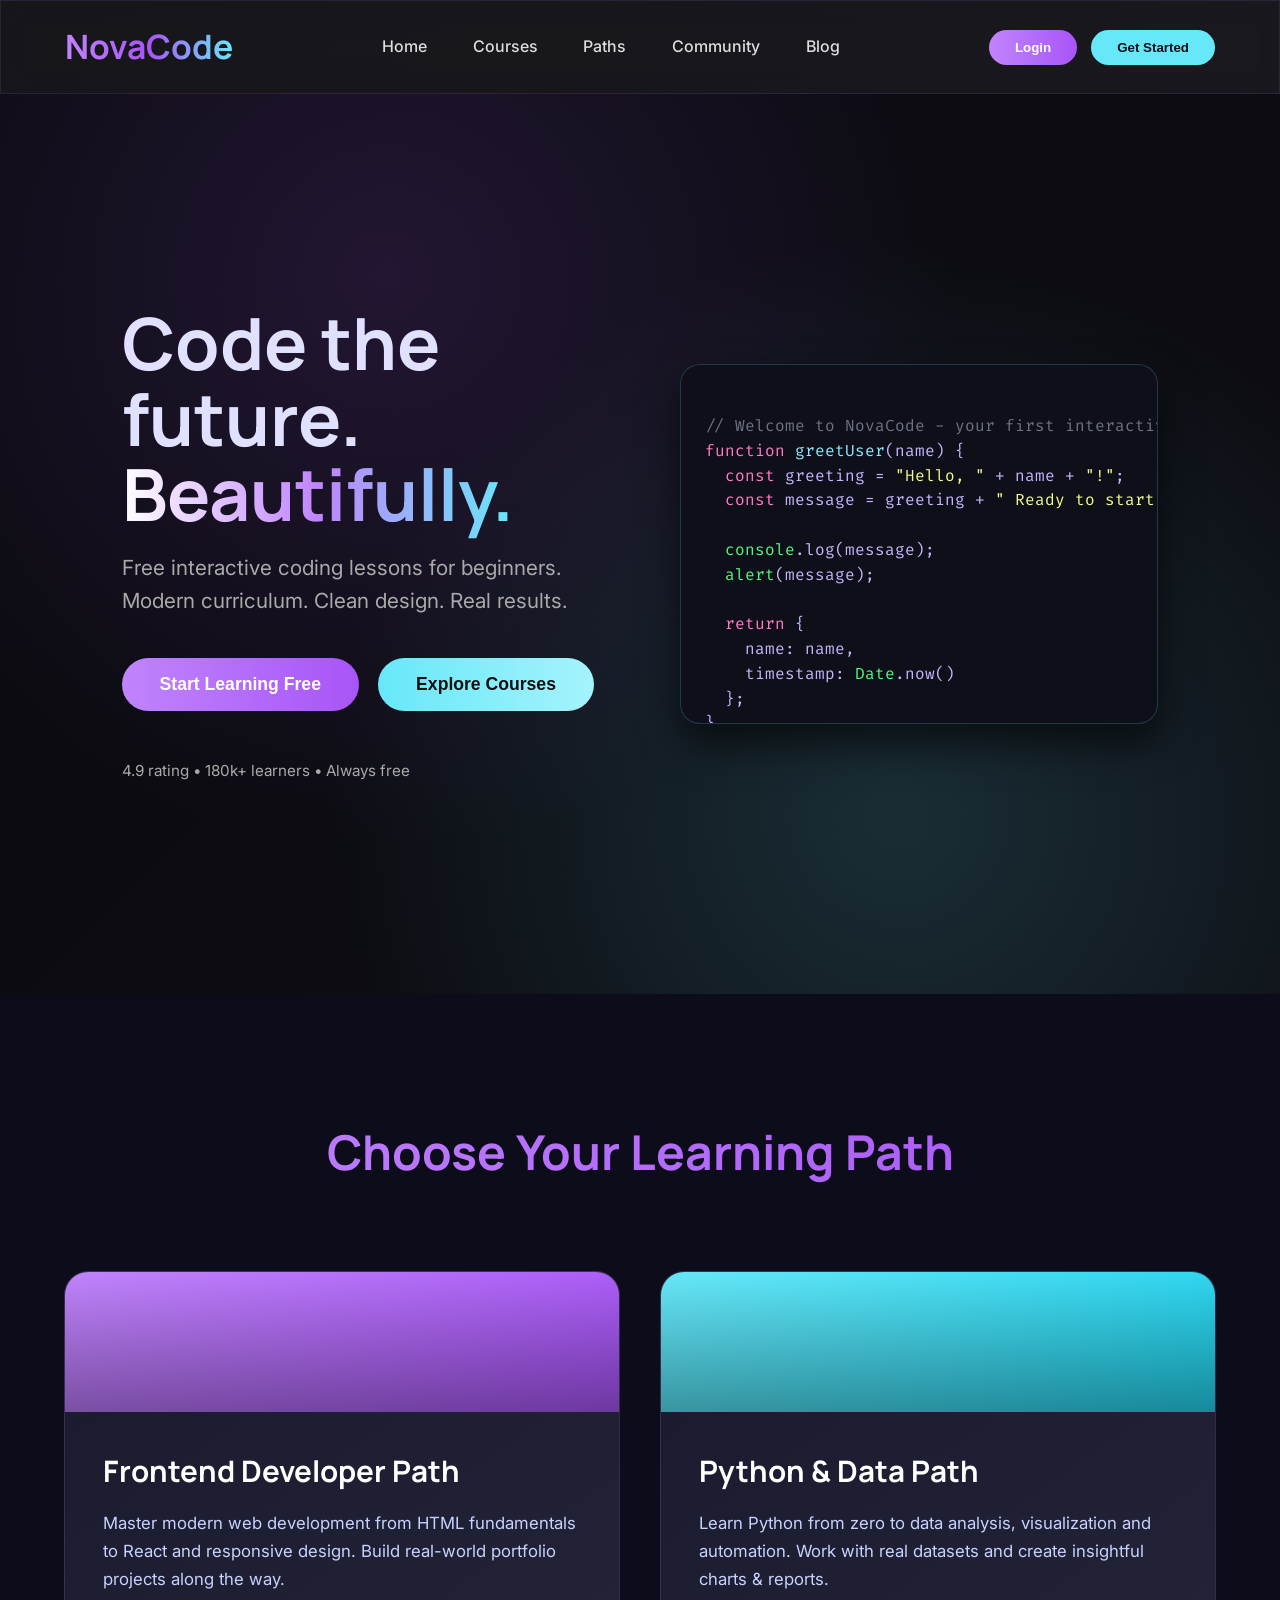
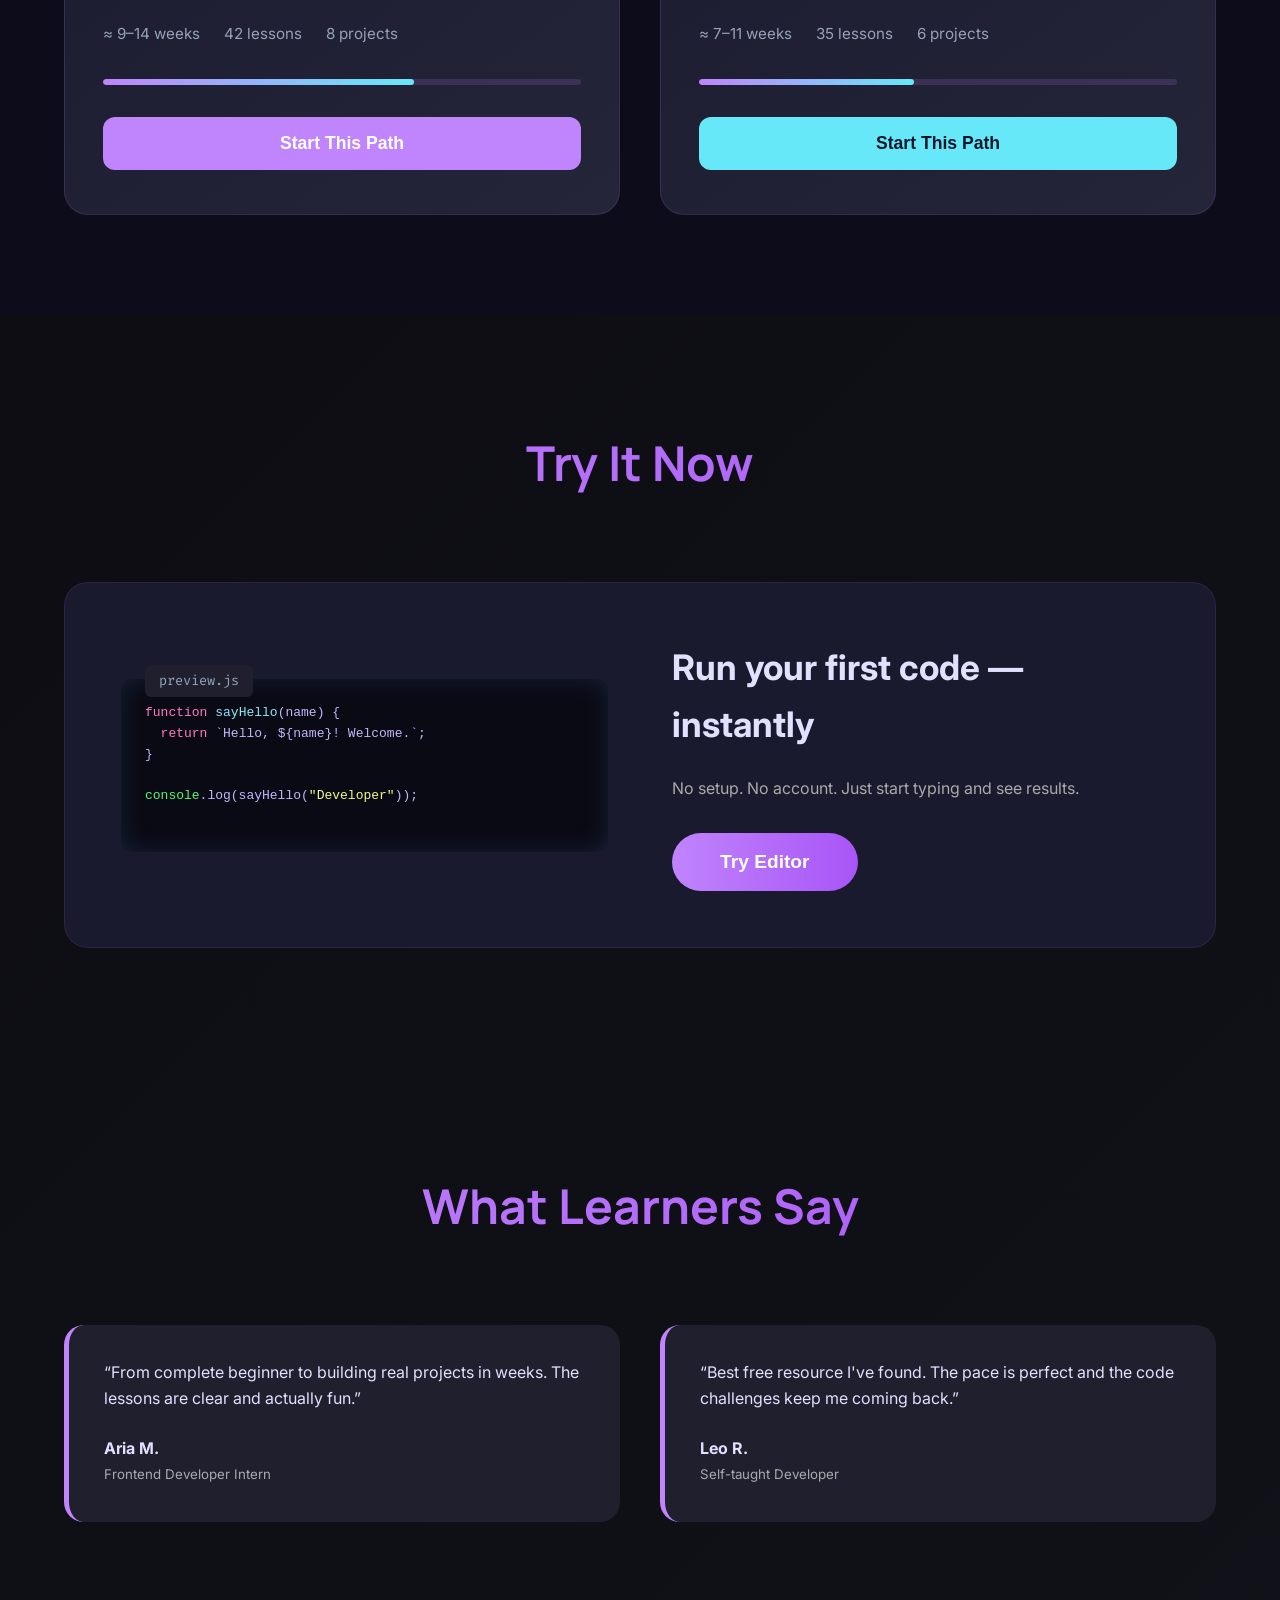
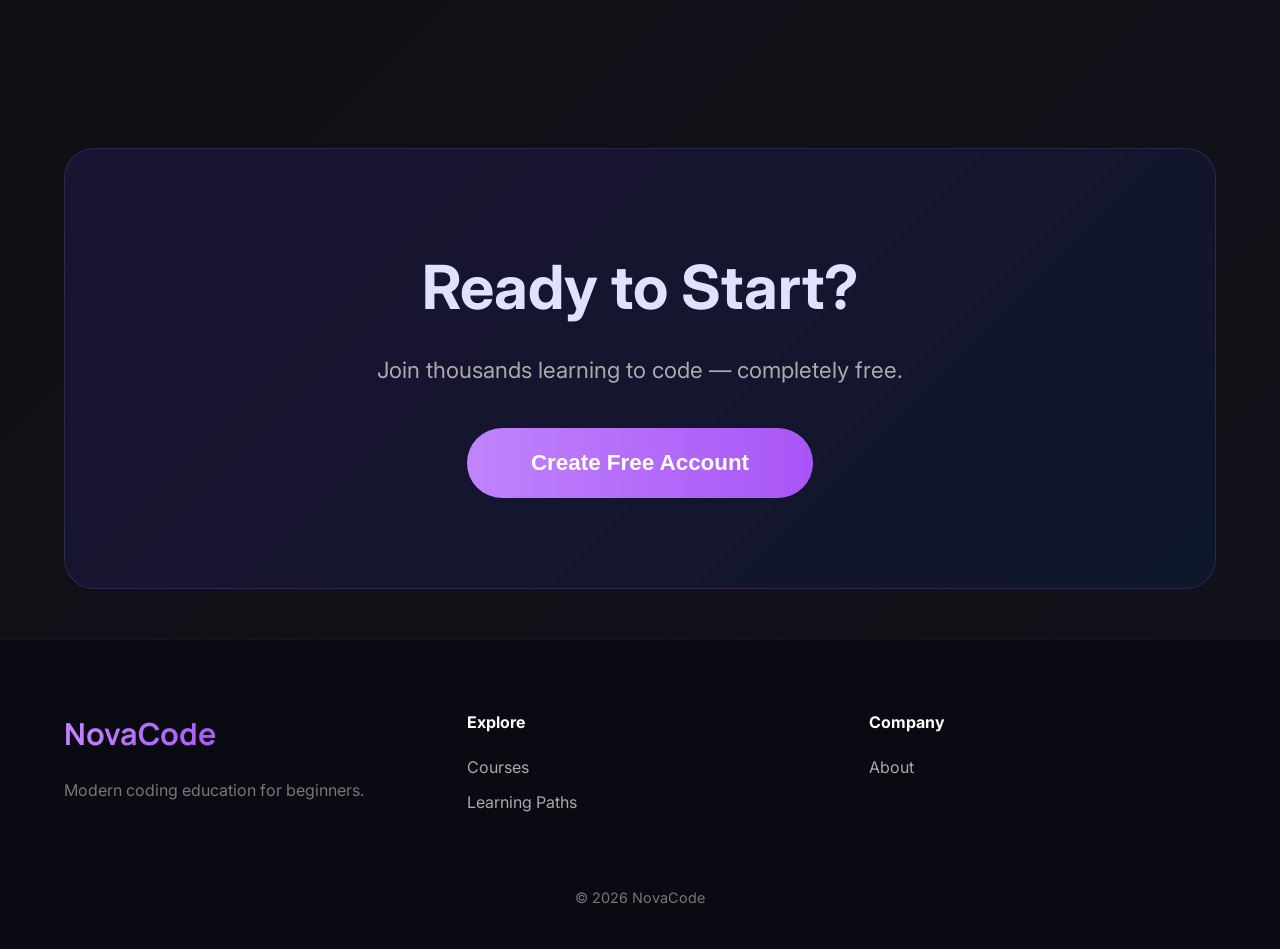
==== index.html @ f38f27b9 "projektifinal" ====
<!DOCTYPE html>
<html lang="en">
<head>
    <meta charset="UTF-8" />
    <meta name="viewport" content="width=device-width, initial-scale=1.0"/>
    <title>NovaCode • Learn to Code</title>
    

    <link rel="stylesheet" href="styles.css">
</head>
<body>

    <header class="glass">
        <div class="logo">NovaCode</div>
        <nav>
            <a href="#">Home</a>
            <a href="courses.html">Courses</a>
            <a href="paths.html">Paths</a>
            <a href="community.html">Community</a>
            <a href="blog.html">Blog</a>
        </nav>
        <div style="display: flex; gap: 14px;">
            <a href="login.html"><button class="cta-header">Login</button></a>
            <a href="signup.html"><button class="cta-header" style="background: var(--cyan); color: #0f0f17;">Get Started</button></a>
        </div>
    </header>

    <section class="hero">
        <div class="hero-content">
            <div class="hero-text">
                <h1>Code the future.<br><span class="gradient">Beautifully.</span></h1>
                <p>Free interactive coding lessons for beginners. Modern curriculum. Clean design. Real results.</p>
                <div class="hero-buttons">
                    <button class="btn-primary purple">Start Learning Free</button>
                    <button class="btn-primary cyan">Explore Courses</button>
                </div>
                <div style="margin-top:3rem;color:#aaa;font-size:0.95rem;">
                    4.9 rating • 180k+ learners • Always free
                </div>
            </div>

            <div class="hero-visual glass">
                <div class="code-snippet">
<span class="code-comment">// Welcome to NovaCode - your first interactive lesson</span>
<span class="code-keyword">function</span> <span class="code-function">greetUser</span>(name) {
  <span class="code-keyword">const</span> greeting = <span class="code-string">"Hello, "</span> + name + <span class="code-string">"!"</span>;
  <span class="code-keyword">const</span> message = greeting + <span class="code-string">" Ready to start coding?"</span>;

  <span class="code-builtin">console</span>.log(message);
  <span class="code-builtin">alert</span>(message);

  <span class="code-keyword">return</span> {
    name: name,
    timestamp: <span class="code-builtin">Date</span>.now()
  };
}


                </div>
            </div>
        </div>

    </section>



    <section class="paths-section">
        <h2 class="section-title">Choose Your Learning Path</h2>
        <div class="paths-container">

            <div class="path-feature-card">
                <div class="path-header"></div>
                <div class="path-content">
                    <h3 class="path-title">Frontend Developer Path</h3>
                    <p class="path-description">
                        Master modern web development from HTML fundamentals to React and responsive design. Build real-world portfolio projects along the way.
                    </p>
                    <div class="path-stats">
                        <div class="path-stat">≈ 9–14 weeks</div>
                        <div class="path-stat">42 lessons</div>
                        <div class="path-stat">8 projects</div>
                    </div>
                    <div class="path-progress-bar">
                        <div class="path-progress-fill" style="width: 65%;"></div>
                    </div>
                    <button class="path-cta">Start This Path</button>
                </div>
            </div>

            <div class="path-feature-card path-card-cyan">
                <div class="path-header"></div>
                <div class="path-content">
                    <h3 class="path-title">Python & Data Path</h3>
                    <p class="path-description">
                        Learn Python from zero to data analysis, visualization and automation. Work with real datasets and create insightful charts & reports.
                    </p>
                    <div class="path-stats">
                        <div class="path-stat">≈ 7–11 weeks</div>
                        <div class="path-stat">35 lessons</div>
                        <div class="path-stat">6 projects</div>
                    </div>
                    <div class="path-progress-bar">
                        <div class="path-progress-fill" style="width: 45%;"></div>
                    </div>
                    <button class="path-cta">Start This Path</button>
                </div>
            </div>

        </div>
    </section>

    <section>
        <h2 class="section-title">Try It Now</h2>
        <div class="try-now">
            <div>
                <div class="editor">
                    <pre style="color:#c4b5fd;">
<span class="code-keyword">function</span> <span class="code-function">sayHello</span>(name) {
  <span class="code-keyword">return</span> `Hello, ${name}! Welcome.`;
}

<span class="code-builtin">console</span>.log(sayHello(<span class="code-string">"Developer"</span>));
                    </pre>
                </div>
            </div>
            <div>
                <h3 style="font-size:2.2rem;margin-bottom:1.5rem;">Run your first code — instantly</h3>
                <p style="color:#aaa;margin-bottom:2rem;">No setup. No account. Just start typing and see results.</p>
                <button class="btn-primary purple" style="font-size:1.2rem;padding:18px 48px;">Try Editor</button>
            </div>
        </div>
    </section>

    <section>
        <h2 class="section-title">What Learners Say</h2>
        <div class="testimonials">
            <div class="testimonial-card">
                <p>“From complete beginner to building real projects in weeks. The lessons are clear and actually fun.”</p>
                <div style="margin-top:1.5rem;">
                    <strong>Aria M.</strong><br>
                    <small style="color:#aaa;">Frontend Developer Intern</small>
                </div>
            </div>
            <div class="testimonial-card">
                <p>“Best free resource I've found. The pace is perfect and the code challenges keep me coming back.”</p>
                <div style="margin-top:1.5rem;">
                    <strong>Leo R.</strong><br>
                    <small style="color:#aaa;">Self-taught Developer</small>
                </div>
            </div>
            
        </div>
        <br>
        
    </section>

    <div class="join-cta">
        <h2 style="font-size:3.8rem;margin-bottom:1rem;">Ready to Start?</h2>
        <p style="font-size:1.4rem;color:#aaa;margin-bottom:2.5rem;">Join thousands learning to code — completely free.</p>
        <button class="btn-primary purple" style="font-size:1.4rem;padding:22px 64px;">Create Free Account</button>
    </div>

    <footer>
        <div class="footer-grid">
            <div>
                <div class="logo" style="font-size:1.9rem;">NovaCode</div>
                <p style="margin-top:1.2rem;color:#777;">Modern coding education for beginners.</p>
            </div>
            <div>
                <h4 style="margin-bottom:1.2rem;color:white;">Explore</h4>
                <a href="#" style="display:block;color:#aaa;margin:10px 0;text-decoration:none;">Courses</a>
                <a href="#" style="display:block;color:#aaa;margin:10px 0;text-decoration:none;">Learning Paths</a>
            </div>
            <div>
                <h4 style="margin-bottom:1.2rem;color:white;">Company</h4>
                <a href="#" style="display:block;color:#aaa;margin:10px 0;text-decoration:none;">About</a>
            </div>
        </div>
        <div style="text-align:center;margin-top:60px;color:#777;font-size:0.9rem;">
            © 2026 NovaCode
        </div>
    </footer>

    <script>
        console.log("NovaCode homepage loaded.");
    </script>
</body>
</html>
---- styles.css ----
@import url('https://fonts.googleapis.com/css2?family=Inter:wght@400;500;600&family=Manrope:wght@500;600;700&family=Fira+Code:wght@400;500&display=swap');

:root {
    --pink-purple: #c084fc;
    --cyan: #67e8f9;
    --deep-purple: #a855f7;
}

* {
    margin: 0;
    padding: 0;
    box-sizing: border-box;
}

body {
    font-family: 'Inter', system-ui, sans-serif;
    background: linear-gradient(135deg, #0a0a0f 0%, #12121a 100%);
    color: #e0e0ff;
    line-height: 1.6;
    overflow-x: hidden;
}

.glass {
    background: rgba(255,255,255,0.05);
    backdrop-filter: blur(12px);
    border: 1px solid rgba(192,132,252,0.12);
}

header {
    position: sticky;
    top: 0;
    z-index: 100;
    padding: 1.2rem 5%;
    display: flex;
    align-items: center;
    justify-content: space-between;
    border-bottom: 1px solid rgba(192,132,252,0.1);
}

.logo {
    font-family: 'Manrope', sans-serif;
    font-size: 2.1rem;
    font-weight: 700;
    background: linear-gradient(90deg, var(--pink-purple), var(--deep-purple), var(--cyan));
    -webkit-background-clip: text;
    background-clip: text;
    color: transparent;
}

nav a {
    color: #ddd;
    text-decoration: none;
    margin: 0 1.3rem;
    font-weight: 500;
    transition: all 0.3s;
    position: relative;
}

nav a:hover {
    color: var(--pink-purple);
}

nav a::after {
    content: '';
    position: absolute;
    width: 0;
    height: 2px;
    bottom: -5px;
    left: 0;
    background: linear-gradient(to right, var(--pink-purple), var(--cyan));
    transition: width 0.4s ease;
}

nav a:hover::after {
    width: 100%;
}

.cta-header {
    padding: 10px 26px;
    background: linear-gradient(90deg, var(--pink-purple), var(--deep-purple));
    color: white;
    border: none;
    border-radius: 50px;
    font-weight: 600;
    cursor: pointer;
    transition: all 0.3s;
}

.cta-header:hover {
    transform: translateY(-3px);
    box-shadow: 0 8px 25px rgba(192, 132, 252, 0.35);
}

/* Hero */
.hero {
    height: 100vh;
    min-height: 720px;
    display: flex;
    align-items: center;
    position: relative;
    overflow: hidden;
    background: radial-gradient(circle at 30% 20%, rgba(168,85,247,0.15) 0%, transparent 50%),
                radial-gradient(circle at 70% 80%, rgba(103,232,249,0.15) 0%, transparent 50%);
}

.hero-content {
    max-width: 1200px;
    margin: 0 auto;
    padding: 0 5%;
    display: grid;
    grid-template-columns: 1fr 1fr;
    gap: 5rem;
    align-items: center;
}

.hero-text h1 {
    font-family: 'Manrope', sans-serif;
    font-size: 4.5rem;
    line-height: 1.05;
    font-weight: 700;
    margin-bottom: 1.2rem;
}

.hero-text span.gradient {
    background: linear-gradient(90deg, #fff, var(--pink-purple), var(--cyan));
    -webkit-background-clip: text;
    background-clip: text;
    color: transparent;
}

.hero-text p {
    font-size: 1.3rem;
    color: #aaa;
    margin-bottom: 2.5rem;
}

.hero-buttons {
    display: flex;
    gap: 1.2rem;
    flex-wrap: wrap;
}

.btn-primary {
    padding: 16px 38px;
    font-size: 1.1rem;
    font-weight: 600;
    border: none;
    border-radius: 50px;
    cursor: pointer;
    transition: all 0.4s;
}

.btn-primary.purple {
    background: linear-gradient(90deg, var(--pink-purple), var(--deep-purple));
    color: white;
}

.btn-primary.cyan {
    background: linear-gradient(90deg, var(--cyan), #a5f3fc);
    color: #111;
}

.btn-primary:hover {
    transform: translateY(-4px);
    box-shadow: 0 12px 30px rgba(192,132,252,0.3);
}

.hero-visual {
    position: relative;
    height: 360px;
    border-radius: 20px;
    background: #0f0f1a;
    border: 1px solid rgba(103,232,249,0.2);
    box-shadow: 0 20px 40px rgba(0,0,0,0.6);
    overflow: hidden;
    animation: float 7s ease-in-out infinite;
}

.code-snippet {
    padding: 1.5rem;
    font-family: 'Fira Code', monospace;
    font-size: 1rem;
    color: #c4b5fd;
    line-height: 1.55;
    white-space: pre;
}

.code-comment   { color: #6b7280; }
.code-keyword    { color: #ff79c6; }
.code-string     { color: #f1fa8c; }
.code-function   { color: #8be9fd; }
.code-number     { color: #bd93f9; }
.code-builtin    { color: #50fa7b; }

@keyframes float {
    0%, 100% { transform: translateY(0); }
    50% { transform: translateY(-25px); }
}

/* General section styling */
section {
    padding: 110px 5%;
    max-width: 1300px;
    margin: 0 auto;
}

.section-title {
    font-family: 'Manrope', sans-serif;
    font-size: 3rem;
    text-align: center;
    margin-bottom: 5rem;
    background: linear-gradient(90deg, var(--pink-purple), var(--deep-purple));
    -webkit-background-clip: text;
    background-clip: text;
    color: transparent;
}

/* Courses */
.courses-grid {
    display: grid;
    grid-template-columns: repeat(auto-fit, minmax(300px, 1fr));
    gap: 2.5rem;
}

.course-card {
    background: #1f1f2e;
    border-radius: 16px;
    overflow: hidden;
    transition: all 0.4s;
    border: 1px solid rgba(192,132,252,0.08);
}

.course-card:hover {
    transform: translateY(-16px);
    box-shadow: 0 20px 40px rgba(192,132,252,0.2);
    border-color: var(--pink-purple);
}

.card-img {
    height: 140px;
    background: linear-gradient(135deg, #1e1b2e, #2a1e3d);
    display: flex;
    align-items: center;
    justify-content: center;
    font-size: 3.5rem;
    color: var(--pink-purple);
}

.card-body {
    padding: 1.8rem;
}

.card-body h3 {
    color: white;
    margin-bottom: 0.8rem;
    font-size: 1.4rem;
}

.tags {
    display: flex;
    gap: 0.8rem;
    margin-top: 1.2rem;
}

.tag {
    font-size: 0.8rem;
    padding: 5px 14px;
    border-radius: 50px;
    background: rgba(192,132,252,0.15);
    color: var(--pink-purple);
}

/* Paths section */
.paths-section {
    background: #0c0c1a;
    padding: 120px 5% 100px;
}

.paths-container {
    max-width: 1200px;
    margin: 0 auto;
    display: grid;
    grid-template-columns: repeat(auto-fit, minmax(380px, 1fr));
    gap: 2.5rem;
}

.path-feature-card {
    position: relative;
    background: linear-gradient(145deg, #1a1a2e, #25253a);
    border-radius: 24px;
    overflow: hidden;
    border: 1px solid rgba(192,132,252,0.14);
    transition: all 0.45s cubic-bezier(0.34, 1.56, 0.64, 1);
}

.path-feature-card:hover {
    transform: translateY(-14px) scale(1.03);
    box-shadow: 0 30px 70px -15px rgba(168,85,247,0.35);
    border-color: var(--pink-purple);
}

.path-header {
    height: 140px;
    background: linear-gradient(135deg, var(--pink-purple), var(--deep-purple));
    display: flex;
    align-items: center;
    justify-content: center;
    font-size: 4.8rem;
    font-weight: bold;
    color: white;
    text-shadow: 0 4px 12px rgba(0,0,0,0.5);
    position: relative;
}

.path-header::after {
    content: '';
    position: absolute;
    inset: 0;
    background: linear-gradient(to bottom, transparent, rgba(0,0,0,0.35));
}

.path-content {
    padding: 2.2rem 2.4rem 2.8rem;
}

.path-title {
    font-family: 'Manrope', sans-serif;
    font-size: 1.85rem;
    font-weight: 700;
    margin-bottom: 1rem;
    color: white;
}

.path-description {
    color: #c7d2fe;
    font-size: 1.05rem;
    margin-bottom: 1.8rem;
    line-height: 1.65;
}

.path-stats {
    display: flex;
    gap: 1.5rem;
    margin-bottom: 2rem;
    font-size: 0.95rem;
    color: #94a3b8;
}

.path-stat {
    display: flex;
    align-items: center;
    gap: 0.5rem;
}

.path-progress-bar {
    height: 6px;
    background: rgba(192,132,252,0.15);
    border-radius: 999px;
    margin: 1.5rem 0 2rem;
    overflow: hidden;
}

.path-progress-fill {
    height: 100%;
    width: 65%;
    background: linear-gradient(to right, var(--pink-purple), var(--cyan));
    border-radius: 999px;
}

.path-cta {
    width: 100%;
    padding: 16px;
    background: var(--pink-purple);
    color: white;
    font-weight: 600;
    font-size: 1.1rem;
    border: none;
    border-radius: 12px;
    cursor: pointer;
    transition: all 0.3s;
}

.path-cta:hover {
    background: var(--deep-purple);
    transform: translateY(-2px);
}

/* Cyan variant */
.path-card-cyan .path-header {
    background: linear-gradient(135deg, var(--cyan), #22d3ee);
}

.path-card-cyan .path-cta {
    background: var(--cyan);
    color: #0f172a;
}

.path-card-cyan .path-cta:hover {
    background: #22d3ee;
}

/* Try now */
.try-now {
    display: grid;
    grid-template-columns: 1fr 1fr;
    gap: 4rem;
    background: #1a1a2e;
    border-radius: 24px;
    padding: 3.5rem;
    align-items: center;
    border: 1px solid rgba(192,132,252,0.1);
}

.editor {
    background: #0a0a14;
    border-radius: 12px;
    padding: 1.5rem;
    font-family: 'Fira Code', monospace;
    color: #a5b4fc;
    box-shadow: inset 0 0 25px rgba(96,165,250,0.15);
    position: relative;
}

.editor::before {
    content: "preview.js";
    position: absolute;
    top: -14px;
    left: 24px;
    background: #1f1f2e;
    padding: 5px 14px;
    font-size: 0.85rem;
    border-radius: 6px;
    color: #94a3b8;
}

/* Testimonials */
.testimonials {
    display: grid;
    grid-template-columns: repeat(auto-fit, minmax(340px, 1fr));
    gap: 2.5rem;
}

.testimonial-card {
    background: #1f1f2e;
    padding: 2.2rem;
    border-radius: 20px;
    border-left: 5px solid var(--pink-purple);
}

/* Join CTA */
.join-cta {
    background: linear-gradient(135deg, #1a1333, #0f172a);
    padding: 90px 5%;
    text-align: center;
    border-radius: 30px;
    margin: 90px 5% 50px;
    border: 1px solid rgba(192,132,252,0.15);
}

/* Footer */
footer {
    background: #0a0a12;
    padding: 70px 5% 40px;
    border-top: 1px solid rgba(192,132,252,0.08);
}

.footer-grid {
    display: grid;
    grid-template-columns: repeat(auto-fit, minmax(220px, 1fr));
    gap: 3.5rem;
}

.pulse {
    animation: pulse 2s infinite;
}

@keyframes pulse {
    0%, 100% { opacity: 1; }
    50% { opacity: 0.7; }
}
.filter-tags button.tag {
    background: rgba(192,132,252,0.12);
    color: var(--pink-purple);
    border: none;
    padding: 10px 20px;
    border-radius: 50px;
    font-weight: 500;
    cursor: pointer;
    transition: all 0.25s;
}

.filter-tags button.tag:hover {
    background: rgba(192,132,252,0.25);
}

.filter-tags button.tag.active {
    background: var(--pink-purple);
    color: white;
}
/* Course metadata row – clean, aligned, consistent */
.course-meta {
    display: flex;
    flex-wrap: wrap;
    gap: 1.1rem 1.4rem;
    margin: 0.9rem 0 1.3rem;
    font-size: 0.92rem;
    color: #94a3b8;
}

.course-meta .meta-item {
    display: inline-flex;
    align-items: center;
    gap: 0.35rem;
}

.course-meta .meta-item strong {
    color: #e0e0ff;
    font-weight: 600;
}

/* Optional: make longer items wrap nicely without breaking alignment too much */
@media (max-width: 900px) {
    .course-meta {
        gap: 0.9rem 1.1rem;
        font-size: 0.88rem;
    }
}

/* Make sure buttons stay at the bottom if needed */
.card-body {
    display: flex;
    flex-direction: column;
    height: 100%;
}

.card-body > *:last-child {
    margin-top: auto; /* pushes button to bottom if card heights vary slightly */
}
.timeline-path {
    max-width: 900px;
    margin: 0 auto 140px;
}

.timeline-path:last-child {
    margin-bottom: 0;
}
/* ================================================ */
/* Community Page Hero – new unique style          */
/* ================================================ */

.header-spacer {
    height: 90px;
}

.hero-community {
    min-height: 420px;
    background: radial-gradient(circle at 30% 40%, rgba(168,85,247,0.18) 0%, transparent 50%),
                radial-gradient(circle at 70% 60%, rgba(103,232,249,0.14) 0%, transparent 50%),
                #0f0f17;
    position: relative;
    overflow: hidden;
    display: flex;
    align-items: center;
}

.hero-community-container {
    max-width: 1300px;
    margin: 0 auto;
    padding: 0 5%;
    display: grid;
    grid-template-columns: 1fr 1fr;
    gap: 5rem;
    align-items: center;
}

.hero-community-content-left {
    padding-right: 2rem;
}

.hero-community-title {
    font-size: 4.8rem;
    line-height: 1;
    margin-bottom: 1.4rem;
    background: linear-gradient(90deg, var(--pink-purple), var(--cyan));
    -webkit-background-clip: text;
    background-clip: text;
    color: transparent;
    text-shadow: 0 0 30px rgba(192,132,252,0.4);
}

.hero-community-subtitle {
    font-size: 1.38rem;
    color: #d1d5db;
    margin-bottom: 2.2rem;
    max-width: 520px;
    line-height: 1.6;
}

.hero-community-cta-group {
    display: flex;
    gap: 1.6rem;
    flex-wrap: wrap;
}

.hero-community-visual-wrapper {
    position: relative;
    height: 380px;
}

.community-visual {
    height: 100%;
    border-radius: 24px;
    background: rgba(31,31,46,0.7);
    backdrop-filter: blur(10px);
    border: 1px solid rgba(192,132,252,0.2);
    position: relative;
    overflow: hidden;
    box-shadow: 0 20px 60px rgba(0,0,0,0.5);
    animation: float 8s ease-in-out infinite;
}

.chat-bubble {
    position: absolute;
    background: rgba(31,31,46,0.85);
    backdrop-filter: blur(10px);
    padding: 14px 22px;
    border-radius: 16px;
    font-size: 0.95rem;
    color: #e0e0ff;
    box-shadow: 0 8px 25px rgba(0,0,0,0.5);
    max-width: 260px;
}

.chat-bubble-1 { top: 15%; left: 10%; }
.chat-bubble-2 { top: 45%; right: 12%; }
.chat-bubble-3 { bottom: 20%; left: 35%; }

.avatar-float {
    position: absolute;
    width: 90px;
    height: 90px;
    border-radius: 50%;
    box-shadow: 0 10px 30px rgba(0,0,0,0.5);
    animation: float 9s infinite ease-in-out;
}

.avatar-float-1 { top: 10%; left: 20%; background: var(--pink-purple); }
.avatar-float-2 { top: 60%; right: 15%; background: var(--cyan); }

/* Stats section */
.stats-section {
    padding: 80px 5% 60px;
    background: #0c0c1a;
    text-align: center;
}

.stats-container {
    max-width: 1200px;
    margin: 0 auto;
}

.stats-grid {
    display: grid;
    grid-template-columns: repeat(auto-fit, minmax(240px, 1fr));
    gap: 2.5rem;
}

.stat-box {
    padding: 2.5rem;
    background: rgba(192,132,252,0.08);
    border-radius: 16px;
    border: 1px solid rgba(192,132,252,0.18);
}

.stat-box-cyan {
    background: rgba(103,232,249,0.08);
    border-color: rgba(103,232,249,0.18);
}

.stat-number {
    font-size: 3.6rem;
    font-weight: 700;
    margin-bottom: 0.6rem;
}

.stat-label {
    font-size: 1.15rem;
    color: #c7d2fe;
}

/* Discussions */
.discussions-section {
    padding: 80px 5% 120px;
}

.discussions-container {
    max-width: 1200px;
    margin: 0 auto;
}

.discussions-grid {
    display: grid;
    grid-template-columns: repeat(auto-fit, minmax(460px, 1fr));
    gap: 2.2rem;
}

.discussion-card {
    background: #1f1f2e;
    border-radius: 16px;
    padding: 2rem;
    border-left: 5px solid var(--pink-purple);
    transition: all 0.3s;
}

.discussion-card:hover {
    transform: translateY(-6px);
    box-shadow: 0 15px 35px rgba(168,85,247,0.2);
}

.discussion-author {
    display: flex;
    align-items: center;
    gap: 1rem;
    margin-bottom: 1.2rem;
}

.avatar-small {
    width: 48px;
    height: 48px;
    border-radius: 50%;
}

.discussion-title {
    font-size: 1.35rem;
    margin-bottom: 0.9rem;
}

.discussion-excerpt {
    color: #c7d2fe;
    margin-bottom: 1.4rem;
}

.discussion-stats {
    display: flex;
    gap: 1.5rem;
    font-size: 0.95rem;
    color: #94a3b8;
}

.discussions-cta {
    text-align: center;
    margin-top: 5rem;
}

/* Join CTA */
.join-cta-section {
    margin: 0 5% 100px;
}

.join-cta-container {
    background: linear-gradient(135deg, #1a1333, #0f172a);
    padding: 90px 5%;
    text-align: center;
    border-radius: 30px;
    border: 1px solid rgba(192,132,252,0.15);
}

.join-cta-title {
    font-size: 3.4rem;
    margin-bottom: 1.3rem;
}

.join-cta-subtitle {
    font-size: 1.35rem;
    opacity: 0.9;
    max-width: 720px;
    margin: 0 auto 2.8rem;
}

.join-cta-buttons {
    display: flex;
    justify-content: center;
    gap: 1.8rem;
    flex-wrap: wrap;
}
/* ================================================ */
/* Blog Page – unique hero & layout                */
/* ================================================ */

/* Header overrides if needed */
.cta-cyan {
    background: var(--cyan);
    color: #0f0f17;
}

/* Blog Hero */
.hero-blog {
    min-height: 380px;
    background: linear-gradient(135deg, #0f0f17 0%, #1a1333 100%);
    position: relative;
    overflow: hidden;
    display: flex;
    align-items: center;
}

.hero-blog-container {
    max-width: 1200px;
    margin: 0 auto;
    padding: 0 5%;
    text-align: center;
}

.hero-blog-title {
    font-size: 4.6rem;
    line-height: 1;
    margin-bottom: 1.2rem;
    background: linear-gradient(90deg, var(--pink-purple), var(--cyan));
    -webkit-background-clip: text;
    background-clip: text;
    color: transparent;
    text-shadow: 0 0 30px rgba(192,132,252,0.35);
}

.hero-blog-subtitle {
    font-size: 1.35rem;
    color: #c7d2fe;
    margin-bottom: 2.5rem;
    max-width: 720px;
    margin-left: auto;
    margin-right: auto;
}

.hero-blog-search {
    display: flex;
    max-width: 580px;
    margin: 0 auto;
    background: rgba(31,31,46,0.7);
    backdrop-filter: blur(10px);
    border-radius: 999px;
    overflow: hidden;
    border: 1px solid rgba(192,132,252,0.2);
}

.blog-search-input {
    flex: 1;
    padding: 16px 24px;
    background: transparent;
    border: none;
    color: white;
    font-size: 1.05rem;
    outline: none;
}

.blog-search-btn {
    padding: 0 32px;
    background: var(--pink-purple);
    color: white;
    border: none;
    font-weight: 600;
    cursor: pointer;
    transition: all 0.3s;
}

.blog-search-btn:hover {
    background: var(--deep-purple);
}

/* Featured Article */
.featured-article-section {
    padding: 80px 5% 60px;
}

.featured-article-container {
    max-width: 1200px;
    margin: 0 auto;
}

.featured-article-card {
    display: grid;
    grid-template-columns: 1fr 1fr;
    background: #1f1f2e;
    border-radius: 20px;
    overflow: hidden;
    border: 1px solid rgba(192,132,252,0.15);
    transition: all 0.4s;
}

.featured-article-card:hover {
    transform: translateY(-12px);
    box-shadow: 0 25px 60px rgba(168,85,247,0.25);
}

.featured-article-image {
    height: 100%;
    min-height: 380px;
    background-size: cover;
    background-position: center;
}

.featured-article-body {
    padding: 3rem 3rem 3rem 2.5rem;
    display: flex;
    flex-direction: column;
    justify-content: center;
}

.featured-article-category {
    display: inline-block;
    background: rgba(192,132,252,0.2);
    color: var(--pink-purple);
    padding: 6px 16px;
    border-radius: 999px;
    font-size: 0.9rem;
    margin-bottom: 1.2rem;
}

.featured-article-title {
    font-size: 2.4rem;
    margin-bottom: 1.2rem;
}

.featured-article-excerpt {
    font-size: 1.15rem;
    color: #c7d2fe;
    margin-bottom: 1.8rem;
}

.featured-article-meta {
    color: #94a3b8;
    margin-bottom: 2rem;
}

.featured-article-link {
    color: var(--pink-purple);
    font-weight: 600;
    text-decoration: none;
    font-size: 1.1rem;
}

/* Articles Grid */
.articles-section {
    padding: 60px 5% 120px;
}

.articles-container {
    max-width: 1200px;
    margin: 0 auto;
}

.articles-grid {
    display: grid;
    grid-template-columns: repeat(auto-fit, minmax(380px, 1fr));
    gap: 2.5rem;
}

.article-card {
    background: #1f1f2e;
    border-radius: 16px;
    overflow: hidden;
    border: 1px solid rgba(192,132,252,0.12);
    transition: all 0.35s;
}

.article-card:hover {
    transform: translateY(-10px);
    box-shadow: 0 20px 50px rgba(168,85,247,0.2);
}

.article-image {
    height: 220px;
    background-size: cover;
    background-position: center;
}

.article-body {
    padding: 1.8rem 2rem;
}

.article-category {
    display: inline-block;
    background: rgba(192,132,252,0.15);
    color: var(--pink-purple);
    padding: 5px 14px;
    border-radius: 999px;
    font-size: 0.85rem;
    margin-bottom: 1rem;
}

.article-title {
    font-size: 1.45rem;
    margin-bottom: 0.9rem;
}

.article-excerpt {
    color: #c7d2fe;
    margin-bottom: 1.4rem;
    font-size: 1rem;
}

.article-meta {
    color: #94a3b8;
    font-size: 0.92rem;
}

.articles-cta {
    text-align: center;
    margin-top: 5rem;
}
/* ================================================ */
/* Courses Page – unique hero & layout             */
/* ================================================ */

/* Hero – Courses specific */
.hero-courses {
    min-height: 500px;
    background: linear-gradient(135deg, #0f0f17 0%, #1a1333 100%);
    position: relative;
    overflow: hidden;
    display: flex;
    align-items: center;
}

.hero-page-content {
    max-width: 900px;
    margin: 0 auto;
    text-align: center;
    padding: 0 5%;
}

.hero-page-title {
    font-size: 4.8rem;
    line-height: 1;
    margin-bottom: 1.2rem;
    background: linear-gradient(90deg, var(--pink-purple), var(--cyan));
    -webkit-background-clip: text;
    background-clip: text;
    color: transparent;
}

.hero-page-subtitle {
    font-size: 1.4rem;
    color: #c7d2fe;
    margin-bottom: 2rem;
    max-width: 720px;
    margin-left: auto;
    margin-right: auto;
}

.hero-page-cta {
    font-size: 1.25rem;
    padding: 18px 48px;
}

/* Filters */
.courses-filter-section {
    padding: 60px 5% 40px;
    background: #0c0c1a;
    text-align: center;
}

.courses-filter-container {
    max-width: 1200px;
    margin: 0 auto;
}

.filter-tags {
    display: flex;
    justify-content: center;
    gap: 1rem;
    flex-wrap: wrap;
    margin-bottom: 2.5rem;
}

.courses-count {
    color: #94a3b8;
    font-size: 1.05rem;
}

/* Course cards – improved meta alignment */
.course-description {
    color: #aaa;
    margin: 0.8rem 0 1.2rem;
}

.course-meta {
    display: flex;
    flex-wrap: wrap;
    gap: 1.1rem 1.4rem;
    margin: 1rem 0 1.6rem;
    font-size: 0.94rem;
    color: #94a3b8;
}

.meta-item {
    display: inline-flex;
    align-items: center;
    gap: 0.4rem;
}

.meta-item strong {
    color: #e0e0ff;
    font-weight: 600;
}

.purple-cta {
    background: var(--pink-purple);
    color: white;
}

.cyan-cta {
    background: var(--cyan);
    color: #0f172a;
}

/* List section */
.courses-list-section {
    padding: 40px 5% 100px;
}

.articles-grid, .courses-grid {
    display: grid;
    grid-template-columns: repeat(auto-fit, minmax(380px, 1fr));
    gap: 2.5rem;
    max-width: 1400px;
    margin: 0 auto;
}

/* Card image backgrounds (you can move URLs to CSS variables later) */
.html-bg    { background: linear-gradient(135deg, #4f46e5, #7c3aed); color: white; }
.js-bg      { background: linear-gradient(135deg, var(--cyan), #1e3a8a); color: white; }
.react-bg   { background: linear-gradient(135deg, #6d28d9, var(--deep-purple)); color: white; }
.python-bg  { background: linear-gradient(135deg, var(--pink-purple), #7c3aed); color: white; }
.sql-bg     { background: linear-gradient(135deg, #059669, #10b981); color: white; }

/* CTA section */
.join-cta-section {
    margin: 100px 5% 0;
}

.join-cta-container {
    background: linear-gradient(135deg, #1a1333, #0f172a);
    padding: 90px 5%;
    text-align: center;
    border-radius: 30px;
    border: 1px solid rgba(192,132,252,0.15);
}

.join-cta-title {
    font-size: 3.2rem;
    margin-bottom: 1.2rem;
}

.join-cta-subtitle {
    font-size: 1.35rem;
    opacity: 0.9;
    max-width: 680px;
    margin: 0 auto 2.5rem;
}
/* ================================================ */
/* Auth Pages (Login + Signup) – shared styles     */
/* ================================================ */
a{
    color: var(--pink-purple);
    text-decoration: none;
    transition: all 0.3s;
}
.auth-hero {
    min-height: 520px;
   
    position: relative;
    overflow: hidden;
    display: flex;
    align-items: center;
}

.auth-container {
    max-width: 1100px;
    margin: 0 auto;
    margin-top: -100px;
    padding: 0 5%;
    position: relative;
    z-index: 2;
}

.auth-card {
    max-width: 480px;
    margin: 0 auto;
    padding: 3rem 2.5rem;
    background: rgba(31,31,46,0.75);
    backdrop-filter: blur(16px);
    border-radius: 24px;
    border: 1px solid rgba(192,132,252,0.18);
    box-shadow: 0 20px 60px rgba(0,0,0,0.6);
    text-align: center;
}

.auth-title {
    font-size: 2.8rem;
    margin-bottom: 0.8rem;
    background: linear-gradient(90deg, var(--pink-purple), var(--cyan));
    -webkit-background-clip: text;
    background-clip: text;
    color: transparent;
}

.auth-subtitle {
    font-size: 1.15rem;
    color: #c7d2fe;
    margin-bottom: 2.5rem;
}

.auth-form {
    display: flex;
    flex-direction: column;
    gap: 1.6rem;
}

.form-group {
    position: relative;
    text-align: left;
}

.form-input {
    width: 100%;
    padding: 16px 18px;
    background: rgba(31,31,46,0.6);
    border: 1px solid rgba(192,132,252,0.25);
    border-radius: 12px;
    color: white;
    font-size: 1rem;
    outline: none;
    transition: all 0.3s;
}

.form-input:focus {
    border-color: var(--pink-purple);
    box-shadow: 0 0 0 3px rgba(192,132,252,0.15);
}

.form-label {
    position: absolute;
    left: 18px;
    top: 50%;
    transform: translateY(-50%);
    color: #94a3b8;
    font-size: 1rem;
    pointer-events: none;
    transition: all 0.3s;
}

.form-input:focus + .form-label,
.form-input:not(:placeholder-shown) + .form-label {
    top: -10px;
    left: 14px;
    font-size: 0.82rem;
    background: #0f0f17;
    padding: 0 8px;
    color: var(--pink-purple);
}

.form-options {
    display: flex;
    justify-content: space-between;
    align-items: center;
    font-size: 0.95rem;
    color: #94a3b8;
    margin: 0.5rem 0 1rem;
}

.remember-me {
    display: flex;
    align-items: center;
    gap: 0.5rem;
}

.forgot-password {
    color: var(--cyan);
    text-decoration: none;
}

.forgot-password:hover {
    text-decoration: underline;
}

.auth-submit {
    padding: 16px;
    font-size: 1.1rem;
    margin-top: 1rem;
}

.auth-switch {
    margin-top: 2rem;
    color: #94a3b8;
}

.auth-switch a {
    color: var(--pink-purple);
    text-decoration: none;
    font-weight: 600;
}

.auth-switch a:hover {
    text-decoration: underline;
}

/* Floating decorative elements */
.auth-float {
    position: absolute;
    width: 140px;
    height: 140px;
    border-radius: 50%;
    opacity: 0.15;
    filter: blur(40px);
    animation: float 14s infinite ease-in-out;
}

.auth-float-1 {
    top: 15%;
    left: 10%;
    background: var(--pink-purple);
}

.auth-float-2 {
    bottom: 20%;
    right: 12%;
    background: var(--cyan);
}

/* Responsive tweaks */
@media (max-width: 768px) {
    .auth-card {
        padding: 2.5rem 1.8rem;
    }

    .hero-community-container,
    .hero-blog-container {
        grid-template-columns: 1fr;
        gap: 3rem;
    }

    .hero-page-title,
    .hero-community-title {
        font-size: 3.6rem;
    }
}
.content-wrapper {
    max-width: 1300px;
    margin: 0 auto;
    padding: 0 5%;
}
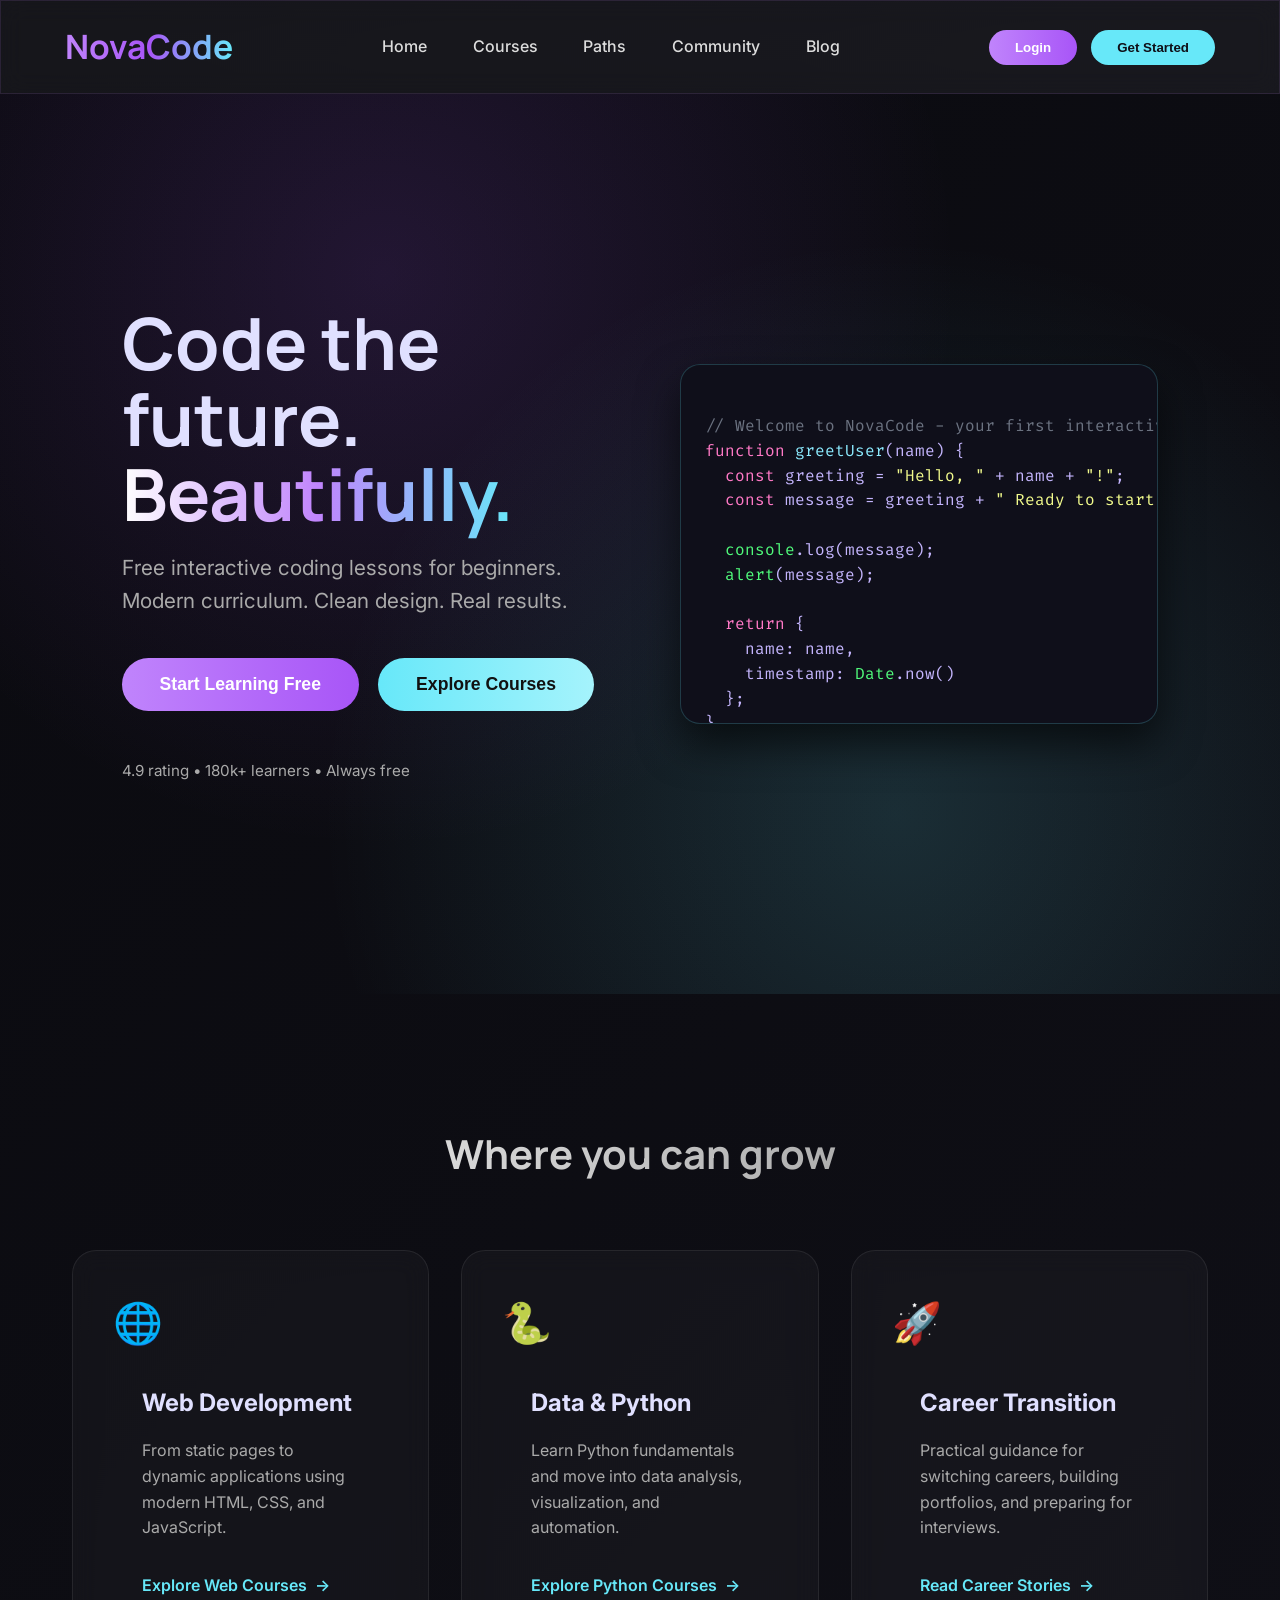
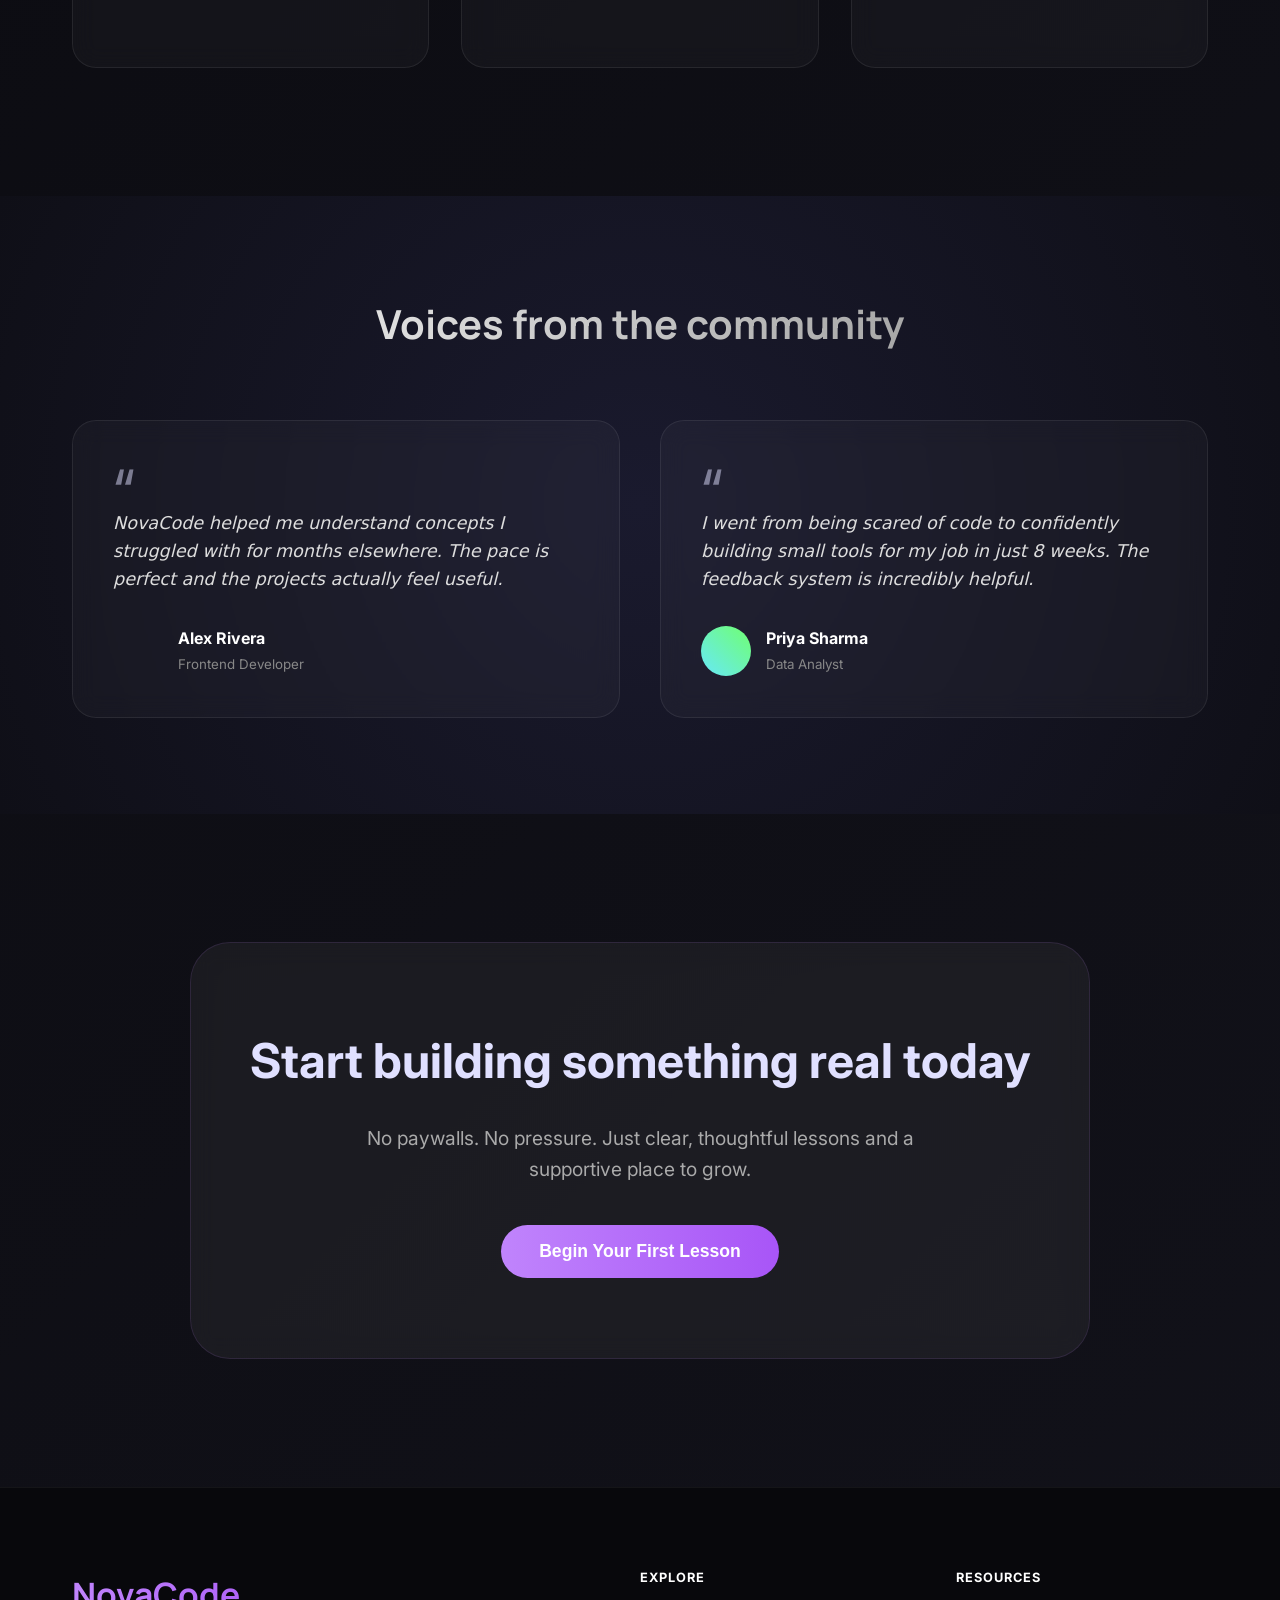
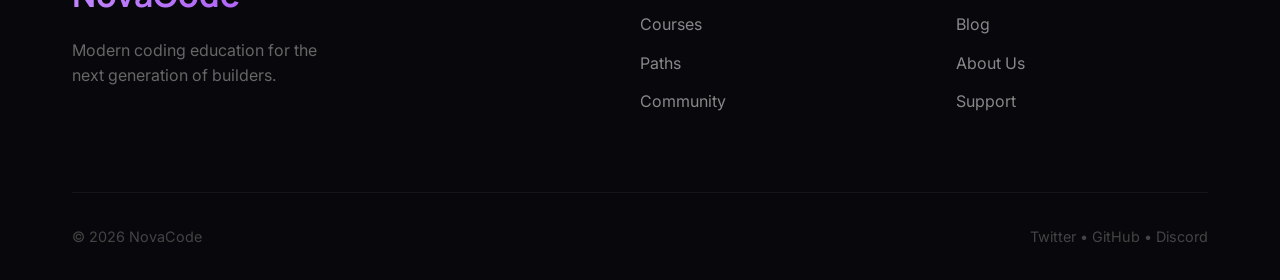
==== commit b42a56a3: "final" ====
--- a/index.html
+++ b/index.html
@@ -62,127 +62,100 @@
 
     </section>
 
+<section class="featured-areas">
+        <div class="container">
+            <h2 class="section-title">Where you can grow</h2>
+            <div class="featured-grid">
+                <div class="featured-card web-card glass-card">
+                    <div class="card-icon">🌐</div>
+                    <h3>Web Development</h3>
+                    <p>From static pages to dynamic applications using modern HTML, CSS, and JavaScript.</p>
+                    <a href="courses.html" class="featured-link">Explore Web Courses <span>→</span></a>
+                </div>
 
+                <div class="featured-card data-card glass-card">
+                    <div class="card-icon">🐍</div>
+                    <h3>Data & Python</h3>
+                    <p>Learn Python fundamentals and move into data analysis, visualization, and automation.</p>
+                    <a href="courses.html" class="featured-link">Explore Python Courses <span>→</span></a>
+                </div>
 
-    <section class="paths-section">
-        <h2 class="section-title">Choose Your Learning Path</h2>
-        <div class="paths-container">
-
-            <div class="path-feature-card">
-                <div class="path-header"></div>
-                <div class="path-content">
-                    <h3 class="path-title">Frontend Developer Path</h3>
-                    <p class="path-description">
-                        Master modern web development from HTML fundamentals to React and responsive design. Build real-world portfolio projects along the way.
-                    </p>
-                    <div class="path-stats">
-                        <div class="path-stat">≈ 9–14 weeks</div>
-                        <div class="path-stat">42 lessons</div>
-                        <div class="path-stat">8 projects</div>
-                    </div>
-                    <div class="path-progress-bar">
-                        <div class="path-progress-fill" style="width: 65%;"></div>
-                    </div>
-                    <button class="path-cta">Start This Path</button>
+                <div class="featured-card career-card glass-card">
+                    <div class="card-icon">🚀</div>
+                    <h3>Career Transition</h3>
+                    <p>Practical guidance for switching careers, building portfolios, and preparing for interviews.</p>
+                    <a href="blog.html" class="featured-link">Read Career Stories <span>→</span></a>
                 </div>
-            </div>
-
-            <div class="path-feature-card path-card-cyan">
-                <div class="path-header"></div>
-                <div class="path-content">
-                    <h3 class="path-title">Python & Data Path</h3>
-                    <p class="path-description">
-                        Learn Python from zero to data analysis, visualization and automation. Work with real datasets and create insightful charts & reports.
-                    </p>
-                    <div class="path-stats">
-                        <div class="path-stat">≈ 7–11 weeks</div>
-                        <div class="path-stat">35 lessons</div>
-                        <div class="path-stat">6 projects</div>
-                    </div>
-                    <div class="path-progress-bar">
-                        <div class="path-progress-fill" style="width: 45%;"></div>
-                    </div>
-                    <button class="path-cta">Start This Path</button>
-                </div>
-            </div>
-
-        </div>
-    </section>
-
-    <section>
-        <h2 class="section-title">Try It Now</h2>
-        <div class="try-now">
-            <div>
-                <div class="editor">
-                    <pre style="color:#c4b5fd;">
-<span class="code-keyword">function</span> <span class="code-function">sayHello</span>(name) {
-  <span class="code-keyword">return</span> `Hello, ${name}! Welcome.`;
-}
-
-<span class="code-builtin">console</span>.log(sayHello(<span class="code-string">"Developer"</span>));
-                    </pre>
-                </div>
-            </div>
-            <div>
-                <h3 style="font-size:2.2rem;margin-bottom:1.5rem;">Run your first code — instantly</h3>
-                <p style="color:#aaa;margin-bottom:2rem;">No setup. No account. Just start typing and see results.</p>
-                <button class="btn-primary purple" style="font-size:1.2rem;padding:18px 48px;">Try Editor</button>
             </div>
         </div>
     </section>
 
-    <section>
-        <h2 class="section-title">What Learners Say</h2>
-        <div class="testimonials">
-            <div class="testimonial-card">
-                <p>“From complete beginner to building real projects in weeks. The lessons are clear and actually fun.”</p>
-                <div style="margin-top:1.5rem;">
-                    <strong>Aria M.</strong><br>
-                    <small style="color:#aaa;">Frontend Developer Intern</small>
+    <section class="voices-section">
+        <div class="container">
+            <h2 class="section-title">Voices from the community</h2>
+            <div class="voices-grid">
+                <div class="voice-card glass-card">
+                    <div class="quote-mark">“</div>
+                    <p>NovaCode helped me understand concepts I struggled with for months elsewhere. The pace is perfect and the projects actually feel useful.</p>
+                    <div class="voice-author">
+                        <div class="voice-avatar" style="background: linear-gradient(45deg, var(--purple), var(--cyan));"></div>
+                        <div>
+                            <strong>Alex Rivera</strong>
+                            <small>Frontend Developer</small>
+                        </div>
+                    </div>
+                </div>
+                
+                <div class="voice-card glass-card">
+                    <div class="quote-mark">“</div>
+                    <p>I went from being scared of code to confidently building small tools for my job in just 8 weeks. The feedback system is incredibly helpful.</p>
+                    <div class="voice-author">
+                        <div class="voice-avatar" style="background: linear-gradient(45deg, var(--cyan), #70ff70);"></div>
+                        <div>
+                            <strong>Priya Sharma</strong>
+                            <small>Data Analyst</small>
+                        </div>
+                    </div>
                 </div>
             </div>
-            <div class="testimonial-card">
-                <p>“Best free resource I've found. The pace is perfect and the code challenges keep me coming back.”</p>
-                <div style="margin-top:1.5rem;">
-                    <strong>Leo R.</strong><br>
-                    <small style="color:#aaa;">Self-taught Developer</small>
+        </div>
+    </section>
+
+    <section class="final-cta">
+        <div class="cta-box glass">
+            <h2>Start building something real today</h2>
+            <p>No paywalls. No pressure. Just clear, thoughtful lessons and a supportive place to grow.</p>
+            <button class="btn-primary purple">Begin Your First Lesson</button>
+        </div>
+    </section>
+
+    <footer class="site-footer">
+        <div class="container">
+            <div class="footer-grid">
+                <div class="footer-brand">
+                    <div class="logo">NovaCode</div>
+                    <p>Modern coding education for the next generation of builders.</p>
+                </div>
+                <div class="footer-links">
+                    <h4 class="footer-heading">Explore</h4>
+                    <a href="courses.html">Courses</a>
+                    <a href="paths.html">Paths</a>
+                    <a href="community.html">Community</a>
+                </div>
+                <div class="footer-links">
+                    <h4 class="footer-heading">Resources</h4>
+                    <a href="blog.html">Blog</a>
+                    <a href="#">About Us</a>
+                    <a href="#">Support</a>
                 </div>
             </div>
-            
-        </div>
-        <br>
-        
-    </section>
-
-    <div class="join-cta">
-        <h2 style="font-size:3.8rem;margin-bottom:1rem;">Ready to Start?</h2>
-        <p style="font-size:1.4rem;color:#aaa;margin-bottom:2.5rem;">Join thousands learning to code — completely free.</p>
-        <button class="btn-primary purple" style="font-size:1.4rem;padding:22px 64px;">Create Free Account</button>
-    </div>
-
-    <footer>
-        <div class="footer-grid">
-            <div>
-                <div class="logo" style="font-size:1.9rem;">NovaCode</div>
-                <p style="margin-top:1.2rem;color:#777;">Modern coding education for beginners.</p>
-            </div>
-            <div>
-                <h4 style="margin-bottom:1.2rem;color:white;">Explore</h4>
-                <a href="#" style="display:block;color:#aaa;margin:10px 0;text-decoration:none;">Courses</a>
-                <a href="#" style="display:block;color:#aaa;margin:10px 0;text-decoration:none;">Learning Paths</a>
-            </div>
-            <div>
-                <h4 style="margin-bottom:1.2rem;color:white;">Company</h4>
-                <a href="#" style="display:block;color:#aaa;margin:10px 0;text-decoration:none;">About</a>
+            <div class="footer-bottom">
+                <span>© 2026 NovaCode</span>
+                <div class="footer-socials">
+                    <a href="#">Twitter</a> • <a href="#">GitHub</a> • <a href="#">Discord</a>
+                </div>
             </div>
         </div>
-        <div style="text-align:center;margin-top:60px;color:#777;font-size:0.9rem;">
-            © 2026 NovaCode
-        </div>
     </footer>
-
-    <script>
-        console.log("NovaCode homepage loaded.");
-    </script>
 </body>
 </html>
--- a/styles.css
+++ b/styles.css
@@ -91,7 +91,6 @@
     box-shadow: 0 8px 25px rgba(192, 132, 252, 0.35);
 }
 
-/* Hero */
 .hero {
     height: 100vh;
     min-height: 720px;
@@ -99,8 +98,7 @@
     align-items: center;
     position: relative;
     overflow: hidden;
-    background: radial-gradient(circle at 30% 20%, rgba(168,85,247,0.15) 0%, transparent 50%),
-                radial-gradient(circle at 70% 80%, rgba(103,232,249,0.15) 0%, transparent 50%);
+    background: radial-gradient(circle at 30% 20%, rgba(168,85,247,0.15) 0%, transparent 50%), radial-gradient(circle at 70% 80%, rgba(103,232,249,0.15) 0%, transparent 50%);
 }
 
 .hero-content {
@@ -185,19 +183,18 @@
     white-space: pre;
 }
 
-.code-comment   { color: #6b7280; }
-.code-keyword    { color: #ff79c6; }
-.code-string     { color: #f1fa8c; }
-.code-function   { color: #8be9fd; }
-.code-number     { color: #bd93f9; }
-.code-builtin    { color: #50fa7b; }
+.code-comment { color: #6b7280; }
+.code-keyword { color: #ff79c6; }
+.code-string { color: #f1fa8c; }
+.code-function { color: #8be9fd; }
+.code-number { color: #bd93f9; }
+.code-builtin { color: #50fa7b; }
 
 @keyframes float {
     0%, 100% { transform: translateY(0); }
     50% { transform: translateY(-25px); }
 }
 
-/* General section styling */
 section {
     padding: 110px 5%;
     max-width: 1300px;
@@ -215,11 +212,12 @@
     color: transparent;
 }
 
-/* Courses */
 .courses-grid {
     display: grid;
-    grid-template-columns: repeat(auto-fit, minmax(300px, 1fr));
+    grid-template-columns: repeat(auto-fit, minmax(380px, 1fr));
     gap: 2.5rem;
+    max-width: 1400px;
+    margin: 0 auto;
 }
 
 .course-card {
@@ -248,12 +246,19 @@
 
 .card-body {
     padding: 1.8rem;
+    display: flex;
+    flex-direction: column;
+    height: 100%;
 }
 
 .card-body h3 {
     color: white;
     margin-bottom: 0.8rem;
     font-size: 1.4rem;
+}
+
+.card-body > *:last-child {
+    margin-top: auto;
 }
 
 .tags {
@@ -270,170 +275,26 @@
     color: var(--pink-purple);
 }
 
-/* Paths section */
-.paths-section {
-    background: #0c0c1a;
-    padding: 120px 5% 100px;
-}
-
-.paths-container {
-    max-width: 1200px;
-    margin: 0 auto;
-    display: grid;
-    grid-template-columns: repeat(auto-fit, minmax(380px, 1fr));
-    gap: 2.5rem;
-}
-
-.path-feature-card {
-    position: relative;
-    background: linear-gradient(145deg, #1a1a2e, #25253a);
-    border-radius: 24px;
-    overflow: hidden;
-    border: 1px solid rgba(192,132,252,0.14);
-    transition: all 0.45s cubic-bezier(0.34, 1.56, 0.64, 1);
-}
-
-.path-feature-card:hover {
-    transform: translateY(-14px) scale(1.03);
-    box-shadow: 0 30px 70px -15px rgba(168,85,247,0.35);
-    border-color: var(--pink-purple);
-}
-
-.path-header {
-    height: 140px;
-    background: linear-gradient(135deg, var(--pink-purple), var(--deep-purple));
-    display: flex;
-    align-items: center;
-    justify-content: center;
-    font-size: 4.8rem;
-    font-weight: bold;
-    color: white;
-    text-shadow: 0 4px 12px rgba(0,0,0,0.5);
-    position: relative;
-}
-
-.path-header::after {
-    content: '';
-    position: absolute;
-    inset: 0;
-    background: linear-gradient(to bottom, transparent, rgba(0,0,0,0.35));
-}
-
-.path-content {
-    padding: 2.2rem 2.4rem 2.8rem;
-}
-
-.path-title {
-    font-family: 'Manrope', sans-serif;
-    font-size: 1.85rem;
-    font-weight: 700;
-    margin-bottom: 1rem;
-    color: white;
-}
-
-.path-description {
-    color: #c7d2fe;
-    font-size: 1.05rem;
-    margin-bottom: 1.8rem;
-    line-height: 1.65;
-}
-
-.path-stats {
-    display: flex;
-    gap: 1.5rem;
-    margin-bottom: 2rem;
-    font-size: 0.95rem;
-    color: #94a3b8;
-}
-
-.path-stat {
-    display: flex;
-    align-items: center;
-    gap: 0.5rem;
-}
-
-.path-progress-bar {
-    height: 6px;
-    background: rgba(192,132,252,0.15);
-    border-radius: 999px;
-    margin: 1.5rem 0 2rem;
-    overflow: hidden;
-}
-
-.path-progress-fill {
-    height: 100%;
-    width: 65%;
-    background: linear-gradient(to right, var(--pink-purple), var(--cyan));
-    border-radius: 999px;
-}
-
-.path-cta {
-    width: 100%;
-    padding: 16px;
-    background: var(--pink-purple);
-    color: white;
-    font-weight: 600;
-    font-size: 1.1rem;
-    border: none;
-    border-radius: 12px;
-    cursor: pointer;
-    transition: all 0.3s;
-}
-
-.path-cta:hover {
-    background: var(--deep-purple);
-    transform: translateY(-2px);
-}
-
-/* Cyan variant */
-.path-card-cyan .path-header {
-    background: linear-gradient(135deg, var(--cyan), #22d3ee);
-}
-
-.path-card-cyan .path-cta {
-    background: var(--cyan);
-    color: #0f172a;
-}
-
-.path-card-cyan .path-cta:hover {
-    background: #22d3ee;
-}
-
-/* Try now */
-.try-now {
-    display: grid;
-    grid-template-columns: 1fr 1fr;
-    gap: 4rem;
-    background: #1a1a2e;
-    border-radius: 24px;
-    padding: 3.5rem;
-    align-items: center;
-    border: 1px solid rgba(192,132,252,0.1);
-}
-
-.editor {
-    background: #0a0a14;
-    border-radius: 12px;
-    padding: 1.5rem;
-    font-family: 'Fira Code', monospace;
-    color: #a5b4fc;
-    box-shadow: inset 0 0 25px rgba(96,165,250,0.15);
-    position: relative;
-}
-
-.editor::before {
-    content: "preview.js";
-    position: absolute;
-    top: -14px;
-    left: 24px;
-    background: #1f1f2e;
-    padding: 5px 14px;
-    font-size: 0.85rem;
-    border-radius: 6px;
-    color: #94a3b8;
-}
-
-/* Testimonials */
+.sql-bg {
+    background-image: url(https://woz-u.com/wp-content/uploads/2020/05/backend-project-architecture-development-database-development-picture-id1188511715.jpg);
+}
+
+.html-bg {
+    background-image: url(https://i.insider.com/6019ac40ee136f00183a9de1?width=700);
+}
+
+.js-bg {
+    background-image: url(https://www.visperhost.net/wp-content/uploads/2024/08/code-3337044_1280-1024x576.jpg);
+}
+
+.react-bg {
+    background-image: url(https://www.freecodecamp.org/news/content/images/2022/03/photo-1619410283995-43d9134e7656.jpeg);
+}
+
+.python-bg {
+    background-image: url(https://djgeqya1wekbj.cloudfront.net/product-images/600-600/Python-Advanced-L4---1200x600.jpg.webp);
+}
+
 .testimonials {
     display: grid;
     grid-template-columns: repeat(auto-fit, minmax(340px, 1fr));
@@ -447,7 +308,6 @@
     border-left: 5px solid var(--pink-purple);
 }
 
-/* Join CTA */
 .join-cta {
     background: linear-gradient(135deg, #1a1333, #0f172a);
     padding: 90px 5%;
@@ -457,7 +317,6 @@
     border: 1px solid rgba(192,132,252,0.15);
 }
 
-/* Footer */
 footer {
     background: #0a0a12;
     padding: 70px 5% 40px;
@@ -478,6 +337,7 @@
     0%, 100% { opacity: 1; }
     50% { opacity: 0.7; }
 }
+
 .filter-tags button.tag {
     background: rgba(192,132,252,0.12);
     color: var(--pink-purple);
@@ -497,13 +357,13 @@
     background: var(--pink-purple);
     color: white;
 }
-/* Course metadata row – clean, aligned, consistent */
+
 .course-meta {
     display: flex;
     flex-wrap: wrap;
     gap: 1.1rem 1.4rem;
-    margin: 0.9rem 0 1.3rem;
-    font-size: 0.92rem;
+    margin: 1rem 0 1.6rem;
+    font-size: 0.94rem;
     color: #94a3b8;
 }
 
@@ -518,7 +378,6 @@
     font-weight: 600;
 }
 
-/* Optional: make longer items wrap nicely without breaking alignment too much */
 @media (max-width: 900px) {
     .course-meta {
         gap: 0.9rem 1.1rem;
@@ -526,16 +385,6 @@
     }
 }
 
-/* Make sure buttons stay at the bottom if needed */
-.card-body {
-    display: flex;
-    flex-direction: column;
-    height: 100%;
-}
-
-.card-body > *:last-child {
-    margin-top: auto; /* pushes button to bottom if card heights vary slightly */
-}
 .timeline-path {
     max-width: 900px;
     margin: 0 auto 140px;
@@ -544,9 +393,6 @@
 .timeline-path:last-child {
     margin-bottom: 0;
 }
-/* ================================================ */
-/* Community Page Hero – new unique style          */
-/* ================================================ */
 
 .header-spacer {
     height: 90px;
@@ -554,9 +400,7 @@
 
 .hero-community {
     min-height: 420px;
-    background: radial-gradient(circle at 30% 40%, rgba(168,85,247,0.18) 0%, transparent 50%),
-                radial-gradient(circle at 70% 60%, rgba(103,232,249,0.14) 0%, transparent 50%),
-                #0f0f17;
+    background: radial-gradient(circle at 30% 40%, rgba(168,85,247,0.18) 0%, transparent 50%), radial-gradient(circle at 70% 60%, rgba(103,232,249,0.14) 0%, transparent 50%), #0f0f17;
     position: relative;
     overflow: hidden;
     display: flex;
@@ -647,7 +491,6 @@
 .avatar-float-1 { top: 10%; left: 20%; background: var(--pink-purple); }
 .avatar-float-2 { top: 60%; right: 15%; background: var(--cyan); }
 
-/* Stats section */
 .stats-section {
     padding: 80px 5% 60px;
     background: #0c0c1a;
@@ -688,7 +531,6 @@
     color: #c7d2fe;
 }
 
-/* Discussions */
 .discussions-section {
     padding: 80px 5% 120px;
 }
@@ -752,9 +594,8 @@
     margin-top: 5rem;
 }
 
-/* Join CTA */
 .join-cta-section {
-    margin: 0 5% 100px;
+    margin: 100px 5% 0;
 }
 
 .join-cta-container {
@@ -766,15 +607,15 @@
 }
 
 .join-cta-title {
-    font-size: 3.4rem;
-    margin-bottom: 1.3rem;
+    font-size: 3.2rem;
+    margin-bottom: 1.2rem;
 }
 
 .join-cta-subtitle {
     font-size: 1.35rem;
     opacity: 0.9;
-    max-width: 720px;
-    margin: 0 auto 2.8rem;
+    max-width: 680px;
+    margin: 0 auto 2.5rem;
 }
 
 .join-cta-buttons {
@@ -783,17 +624,12 @@
     gap: 1.8rem;
     flex-wrap: wrap;
 }
-/* ================================================ */
-/* Blog Page – unique hero & layout                */
-/* ================================================ */
-
-/* Header overrides if needed */
+
 .cta-cyan {
     background: var(--cyan);
     color: #0f0f17;
 }
 
-/* Blog Hero */
 .hero-blog {
     min-height: 380px;
     background: linear-gradient(135deg, #0f0f17 0%, #1a1333 100%);
@@ -865,7 +701,6 @@
     background: var(--deep-purple);
 }
 
-/* Featured Article */
 .featured-article-section {
     padding: 80px 5% 60px;
 }
@@ -937,7 +772,6 @@
     font-size: 1.1rem;
 }
 
-/* Articles Grid */
 .articles-section {
     padding: 60px 5% 120px;
 }
@@ -951,6 +785,8 @@
     display: grid;
     grid-template-columns: repeat(auto-fit, minmax(380px, 1fr));
     gap: 2.5rem;
+    max-width: 1400px;
+    margin: 0 auto;
 }
 
 .article-card {
@@ -1006,11 +842,7 @@
     text-align: center;
     margin-top: 5rem;
 }
-/* ================================================ */
-/* Courses Page – unique hero & layout             */
-/* ================================================ */
-
-/* Hero – Courses specific */
+
 .hero-courses {
     min-height: 500px;
     background: linear-gradient(135deg, #0f0f17 0%, #1a1333 100%);
@@ -1051,7 +883,6 @@
     padding: 18px 48px;
 }
 
-/* Filters */
 .courses-filter-section {
     padding: 60px 5% 40px;
     background: #0c0c1a;
@@ -1076,21 +907,11 @@
     font-size: 1.05rem;
 }
 
-/* Course cards – improved meta alignment */
 .course-description {
     color: #aaa;
     margin: 0.8rem 0 1.2rem;
 }
 
-.course-meta {
-    display: flex;
-    flex-wrap: wrap;
-    gap: 1.1rem 1.4rem;
-    margin: 1rem 0 1.6rem;
-    font-size: 0.94rem;
-    color: #94a3b8;
-}
-
 .meta-item {
     display: inline-flex;
     align-items: center;
@@ -1112,61 +933,18 @@
     color: #0f172a;
 }
 
-/* List section */
 .courses-list-section {
     padding: 40px 5% 100px;
 }
 
-.articles-grid, .courses-grid {
-    display: grid;
-    grid-template-columns: repeat(auto-fit, minmax(380px, 1fr));
-    gap: 2.5rem;
-    max-width: 1400px;
-    margin: 0 auto;
-}
-
-/* Card image backgrounds (you can move URLs to CSS variables later) */
-.html-bg    { background: linear-gradient(135deg, #4f46e5, #7c3aed); color: white; }
-.js-bg      { background: linear-gradient(135deg, var(--cyan), #1e3a8a); color: white; }
-.react-bg   { background: linear-gradient(135deg, #6d28d9, var(--deep-purple)); color: white; }
-.python-bg  { background: linear-gradient(135deg, var(--pink-purple), #7c3aed); color: white; }
-.sql-bg     { background: linear-gradient(135deg, #059669, #10b981); color: white; }
-
-/* CTA section */
-.join-cta-section {
-    margin: 100px 5% 0;
-}
-
-.join-cta-container {
-    background: linear-gradient(135deg, #1a1333, #0f172a);
-    padding: 90px 5%;
-    text-align: center;
-    border-radius: 30px;
-    border: 1px solid rgba(192,132,252,0.15);
-}
-
-.join-cta-title {
-    font-size: 3.2rem;
-    margin-bottom: 1.2rem;
-}
-
-.join-cta-subtitle {
-    font-size: 1.35rem;
-    opacity: 0.9;
-    max-width: 680px;
-    margin: 0 auto 2.5rem;
-}
-/* ================================================ */
-/* Auth Pages (Login + Signup) – shared styles     */
-/* ================================================ */
-a{
+a {
     color: var(--pink-purple);
     text-decoration: none;
     transition: all 0.3s;
 }
+
 .auth-hero {
     min-height: 520px;
-   
     position: relative;
     overflow: hidden;
     display: flex;
@@ -1248,8 +1026,7 @@
     transition: all 0.3s;
 }
 
-.form-input:focus + .form-label,
-.form-input:not(:placeholder-shown) + .form-label {
+.form-input:focus + .form-label, .form-input:not(:placeholder-shown) + .form-label {
     top: -10px;
     left: 14px;
     font-size: 0.82rem;
@@ -1303,7 +1080,6 @@
     text-decoration: underline;
 }
 
-/* Floating decorative elements */
 .auth-float {
     position: absolute;
     width: 140px;
@@ -1326,25 +1102,559 @@
     background: var(--cyan);
 }
 
-/* Responsive tweaks */
 @media (max-width: 768px) {
     .auth-card {
         padding: 2.5rem 1.8rem;
     }
 
-    .hero-community-container,
-    .hero-blog-container {
+    .hero-community-container, .hero-blog-container {
         grid-template-columns: 1fr;
         gap: 3rem;
     }
 
-    .hero-page-title,
-    .hero-community-title {
+    .hero-page-title, .hero-community-title {
         font-size: 3.6rem;
     }
 }
+
 .content-wrapper {
     max-width: 1300px;
     margin: 0 auto;
     padding: 0 5%;
+}
+
+.header-actions {
+    display: flex;
+    gap: 14px;
+}
+
+.hero-paths {
+    min-height: 460px;
+    background: linear-gradient(135deg, #0f0f17 0%, #1a1333 60%, #0f172a 100%);
+    position: relative;
+    overflow: hidden;
+    display: flex;
+    align-items: center;
+}
+
+.hero-paths::before {
+    content: '';
+    position: absolute;
+    inset: 0;
+    background: radial-gradient(circle at 40% 30%, rgba(192,132,252,0.25) 0%, transparent 50%);
+    animation: heroGlow 15s infinite alternate ease-in-out;
+}
+
+.hero-paths-content {
+    max-width: 1100px;
+    margin: 0 auto;
+    text-align: center;
+    padding: 0 5%;
+    position: relative;
+    z-index: 2;
+}
+
+.hero-paths-title {
+    font-size: 5rem;
+    line-height: 1;
+    margin-bottom: 1.2rem;
+    background: linear-gradient(90deg, var(--pink-purple), var(--cyan), var(--deep-purple));
+    -webkit-background-clip: text;
+    background-clip: text;
+    color: transparent;
+    text-shadow: 0 0 40px rgba(192,132,252,0.5);
+}
+
+.hero-paths-subtitle {
+    font-size: 1.4rem;
+    color: #c7d2fe;
+    max-width: 760px;
+    margin: 0 auto;
+    line-height: 1.6;
+}
+
+.path-section {
+    padding: 100px 5% 120px;
+    background: #0c0c1a;
+}
+
+.path-section-container {
+    max-width: 1100px;
+    margin: 0 auto;
+}
+
+.path-header {
+    text-align: center;
+    margin-bottom: 4.5rem;
+}
+
+.path-header .path-icon {
+    font-size: 5.5rem;
+    margin-bottom: 1.8rem;
+    display: block;
+}
+
+.path-header h2 {
+    font-size: 3rem;
+    margin-bottom: 1rem;
+}
+
+.path-header p {
+    font-size: 1.25rem;
+    color: #c7d2fe;
+    max-width: 720px;
+    margin: 0 auto;
+}
+
+.path-phases {
+    display: flex;
+    flex-direction: column;
+    gap: 3.8rem;
+}
+
+.phase {
+    display: grid;
+    grid-template-columns: 90px 1fr;
+    gap: 3rem;
+    align-items: start;
+}
+
+.phase-number {
+    font-size: 4rem;
+    font-weight: 700;
+    color: var(--pink-purple);
+    opacity: 0.2;
+    text-align: right;
+    line-height: 1;
+}
+
+.python-path .phase-number {
+    color: var(--cyan);
+}
+
+.phase-content h3 {
+    font-size: 1.7rem;
+    margin-bottom: 0.9rem;
+}
+
+.phase-content p {
+    color: #94a3b8;
+    line-height: 1.7;
+    margin-bottom: 1rem;
+}
+
+.phase-meta {
+    font-size: 1rem;
+    color: #64748b;
+}
+
+.path-footer {
+    margin-top: 5.5rem;
+    padding-top: 2.5rem;
+    border-top: 1px solid rgba(192,132,252,0.15);
+    display: flex;
+    justify-content: space-between;
+    align-items: center;
+    flex-wrap: wrap;
+    gap: 2rem;
+}
+
+.path-summary {
+    display: flex;
+    gap: 2.8rem;
+    flex-wrap: wrap;
+    color: #94a3b8;
+}
+
+.path-cta {
+    padding: 18px 48px;
+    border: none;
+    border-radius: 12px;
+    font-weight: 600;
+    font-size: 1.15rem;
+    cursor: pointer;
+    transition: all 0.3s;
+}
+
+.hero-home {
+    min-height: 520px;
+    background: linear-gradient(135deg, #0f0f17 0%, #1a1333 100%);
+    display: flex;
+    align-items: center;
+}
+
+.hero-home-content {
+    max-width: 1100px;
+    margin: 0 auto;
+    padding: 0 5%;
+}
+
+.hero-home-title {
+    font-size: 4.8rem;
+    line-height: 1.1;
+    margin-bottom: 1.4rem;
+    background: linear-gradient(90deg, #fff, var(--pink-purple), var(--cyan));
+    -webkit-background-clip: text;
+    background-clip: text;
+    color: transparent;
+}
+
+.hero-home-subtitle {
+    font-size: 1.35rem;
+    color: #c7d2fe;
+    max-width: 680px;
+    margin-bottom: 2.8rem;
+}
+
+.hero-home-buttons {
+    display: flex;
+    gap: 1.6rem;
+    flex-wrap: wrap;
+}
+
+.featured-areas {
+    padding: 80px 5% 100px;
+}
+
+.featured-areas-container {
+    max-width: 1200px;
+    margin: 0 auto;
+}
+
+.featured-grid {
+    display: grid;
+    grid-template-columns: repeat(auto-fit, minmax(360px, 1fr));
+    gap: 2.5rem;
+}
+
+.featured-card {
+    background: #1f1f2e;
+    border-radius: 20px;
+    overflow: hidden;
+    border: 1px solid rgba(192,132,252,0.12);
+    transition: all 0.4s;
+}
+
+.featured-card:hover {
+    transform: translateY(-12px);
+    box-shadow: 0 25px 60px rgba(168,85,247,0.25);
+}
+
+.featured-visual {
+    height: 240px;
+    background-size: cover;
+    background-position: center;
+}
+
+.web-card .featured-visual { background-image: linear-gradient(rgba(0,0,0,0.3), rgba(0,0,0,0.3)), url('https://picsum.photos/id/1015/800/600'); }
+.data-card .featured-visual { background-image: linear-gradient(rgba(0,0,0,0.3), rgba(0,0,0,0.3)), url('https://picsum.photos/id/201/800/600'); }
+.career-card .featured-visual { background-image: linear-gradient(rgba(0,0,0,0.3), rgba(0,0,0,0.3)), url('https://picsum.photos/id/64/800/600'); }
+
+.featured-card h3 {
+    font-size: 1.7rem;
+    margin: 1.8rem 1.8rem 1rem;
+}
+
+.featured-card p {
+    margin: 0 1.8rem 2rem;
+    color: #c7d2fe;
+}
+
+.featured-link {
+    display: block;
+    margin: 0 1.8rem 1.8rem;
+    color: var(--pink-purple);
+    font-weight: 600;
+    text-decoration: none;
+}
+
+.voices-section {
+    padding: 80px 5% 100px;
+}
+
+.voices-container {
+    max-width: 1200px;
+    margin: 0 auto;
+}
+
+.voices-grid {
+    display: grid;
+    grid-template-columns: repeat(auto-fit, minmax(480px, 1fr));
+    gap: 2.5rem;
+}
+
+.voice-card {
+    background: #1f1f2e;
+    padding: 2.8rem;
+    border-radius: 20px;
+    border-left: 6px solid var(--pink-purple);
+}
+
+.voice-author {
+    display: flex;
+    align-items: center;
+    gap: 1rem;
+    margin-top: 2rem;
+}
+
+.voice-avatar {
+    width: 52px;
+    height: 52px;
+    border-radius: 50%;
+    background: var(--pink-purple);
+}
+
+.quick-start-section, .final-cta {
+    padding: 100px 5%;
+    text-align: center;
+}
+
+.final-cta-container {
+    max-width: 800px;
+    margin: 0 auto;
+}
+
+.final-cta h2 {
+    font-size: 3.2rem;
+    margin-bottom: 1.2rem;
+}
+.container {
+    max-width: 1200px;
+    margin: 0 auto;
+    padding: 0 2rem;
+}
+
+.section-title {
+    font-size: 2.5rem;
+    text-align: center;
+    margin-bottom: 4rem;
+    background: linear-gradient(90deg, #fff, #888);
+    -webkit-background-clip: text;
+    -webkit-text-fill-color: transparent;
+}
+
+.glass-card {
+    background: rgba(255, 255, 255, 0.03);
+    border: 1px solid rgba(255, 255, 255, 0.08);
+    backdrop-filter: blur(12px);
+    border-radius: 24px;
+    padding: 2.5rem;
+    transition: transform 0.3s ease, border-color 0.3s ease;
+}
+
+.glass-card:hover {
+    transform: translateY(-8px);
+    border-color: rgba(255, 255, 255, 0.2);
+}
+
+.featured-areas { padding: 8rem 0; }
+.featured-grid {
+    display: grid;
+    grid-template-columns: repeat(auto-fit, minmax(300px, 1fr));
+    gap: 2rem;
+}
+
+.card-icon { font-size: 2.5rem; margin-bottom: 1.5rem; }
+.featured-card h3 { margin-bottom: 1rem; font-size: 1.5rem; }
+.featured-card p { color: #aaa; line-height: 1.6; margin-bottom: 2rem; }
+.featured-link {
+    color: var(--cyan);
+    text-decoration: none;
+    font-weight: 600;
+    display: flex;
+    align-items: center;
+    gap: 8px;
+}
+.featured-link span { transition: transform 0.2s; }
+.featured-link:hover span { transform: translateX(5px); }
+
+
+.voices-section { padding: 6rem 0; background: radial-gradient(circle at center, #1a1a2e 0%, #0f0f17 100%); }
+.voices-grid {
+    display: grid;
+    grid-template-columns: 1fr 1fr;
+    gap: 2.5rem;
+}
+
+.quote-mark { font-size: 4rem; line-height: 1; color: var(--purple); opacity: 0.5; margin-bottom: -1rem; }
+.voice-card p { font-size: 1.1rem; font-style: italic; color: #ddd; margin-bottom: 2rem; position: relative; }
+.voice-author { display: flex; align-items: center; gap: 15px; }
+.voice-avatar { width: 50px; height: 50px; border-radius: 50%; }
+.voice-author strong { display: block; color: #fff; }
+.voice-author small { color: #888; }
+
+.final-cta { padding: 8rem 0; text-align: center; }
+.cta-box {
+    max-width: 900px;
+    margin: 0 auto;
+    padding: 5rem 2rem;
+    border-radius: 40px;
+}
+.cta-box h2 { font-size: 3rem; margin-bottom: 1.5rem; }
+.cta-box p { font-size: 1.2rem; color: #aaa; margin-bottom: 2.5rem; max-width: 600px; margin-left: auto; margin-right: auto; }
+
+
+.site-footer {
+    border-top: 1px solid rgba(255, 255, 255, 0.05);
+    padding: 5rem 0 2rem;
+    background: #08080c;
+}
+
+.footer-grid {
+    display: grid;
+    grid-template-columns: 2fr 1fr 1fr;
+    gap: 4rem;
+    margin-bottom: 4rem;
+}
+
+.footer-brand p { color: #666; margin-top: 1rem; max-width: 250px; }
+.footer-heading { color: #fff; margin-bottom: 1.5rem; text-transform: uppercase; font-size: 0.8rem; letter-spacing: 1px; }
+.footer-links a { display: block; color: #888; text-decoration: none; margin-bottom: 0.8rem; transition: color 0.2s; }
+.footer-links a:hover { color: var(--cyan); }
+
+.footer-bottom {
+    display: flex;
+    justify-content: space-between;
+    padding-top: 2rem;
+    border-top: 1px solid rgba(255,255,255,0.05);
+    color: #444;
+    font-size: 0.9rem;
+}
+.footer-socials a { color: #444; text-decoration: none; }
+.footer-socials a:hover { color: #888; }
+
+@media (max-width: 768px) {
+    .voices-grid, .footer-grid { grid-template-columns: 1fr; gap: 2rem; }
+    .section-title { font-size: 2rem; }
+    .cta-box h2 { font-size: 2.2rem; }
+}
+
+
+.paths-hero {
+    position: relative;
+    padding: 10rem 2rem 6rem;
+    text-align: center;
+    overflow: hidden;
+}
+
+.paths-hero-content {
+    position: relative;
+    z-index: 2;
+    max-width: 800px;
+    margin: 0 auto;
+}
+
+.paths-hero h1 { font-size: 4rem; margin: 1.5rem 0; }
+.paths-hero p { font-size: 1.25rem; color: #aaa; line-height: 1.6; }
+
+.hero-stats {
+    display: flex;
+    justify-content: center;
+    gap: 3rem;
+    margin-top: 3rem;
+}
+
+.stat strong { display: block; font-size: 1.5rem; color: var(--cyan); }
+.stat span { color: #666; font-size: 0.9rem; }
+
+.hero-bg-glow {
+    position: absolute;
+    top: -10%;
+    left: 50%;
+    transform: translateX(-50%);
+    width: 600px;
+    height: 400px;
+    background: radial-gradient(circle, rgba(110, 68, 255, 0.15) 0%, transparent 70%);
+    z-index: 1;
+    pointer-events: none;
+}
+
+.paths-container {
+    max-width: 1000px;
+    margin: 0 auto;
+    padding: 4rem 2rem;
+    display: flex;
+    flex-direction: column;
+    gap: 4rem;
+}
+
+.path-block {
+    position: relative;
+    overflow: hidden;
+}
+
+.path-tag {
+    position: absolute;
+    top: 2rem;
+    right: 2.5rem;
+    background: rgba(255,255,255,0.05);
+    padding: 4px 12px;
+    border-radius: 100px;
+    font-size: 0.75rem;
+    color: var(--cyan);
+    border: 1px solid rgba(255,255,255,0.1);
+}
+
+.path-title-group {
+    display: flex;
+    align-items: center;
+    gap: 2rem;
+    margin-bottom: 3rem;
+}
+
+.path-main-icon {
+    width: 80px;
+    height: 80px;
+    background: rgba(255,255,255,0.03);
+    border-radius: 20px;
+    display: flex;
+    align-items: center;
+    justify-content: center;
+    font-size: 2.5rem;
+    border: 1px solid rgba(255,255,255,0.1);
+}
+
+.path-main-icon.frontend { box-shadow: 0 0 30px rgba(110, 68, 255, 0.2); }
+.path-main-icon.python { box-shadow: 0 0 30px rgba(0, 243, 255, 0.2); }
+
+/* --- Timeline --- */
+.path-timeline {
+    margin-left: 40px;
+    border-left: 2px dashed rgba(255,255,255,0.1);
+    padding-left: 40px;
+    margin-bottom: 3rem;
+}
+
+.timeline-item {
+    position: relative;
+    padding-bottom: 2.5rem;
+}
+
+.timeline-item:last-child { padding-bottom: 0; }
+
+.time-node {
+    position: absolute;
+    left: -51px;
+    top: 5px;
+    width: 20px;
+    height: 20px;
+    background: #0f0f17;
+    border: 3px solid var(--purple);
+    border-radius: 50%;
+}
+
+.python-path .time-node { border-color: var(--cyan); }
+
+.time-content h4 { font-size: 1.2rem; margin-bottom: 0.4rem; }
+.time-content p { color: #888; font-size: 0.95rem; }
+
+
+
+/* Mobile Tweaks */
+@media (max-width: 768px) {
+    .path-title-group { flex-direction: column; align-items: flex-start; gap: 1rem; }
+    .path-footer-stats { flex-wrap: wrap; gap: 1rem; }
+    .path-footer-stats button { width: 100%; margin-top: 1rem; }
+    .hero-stats { gap: 1rem; }
+    .paths-hero h1 { font-size: 2.5rem; }
 }
